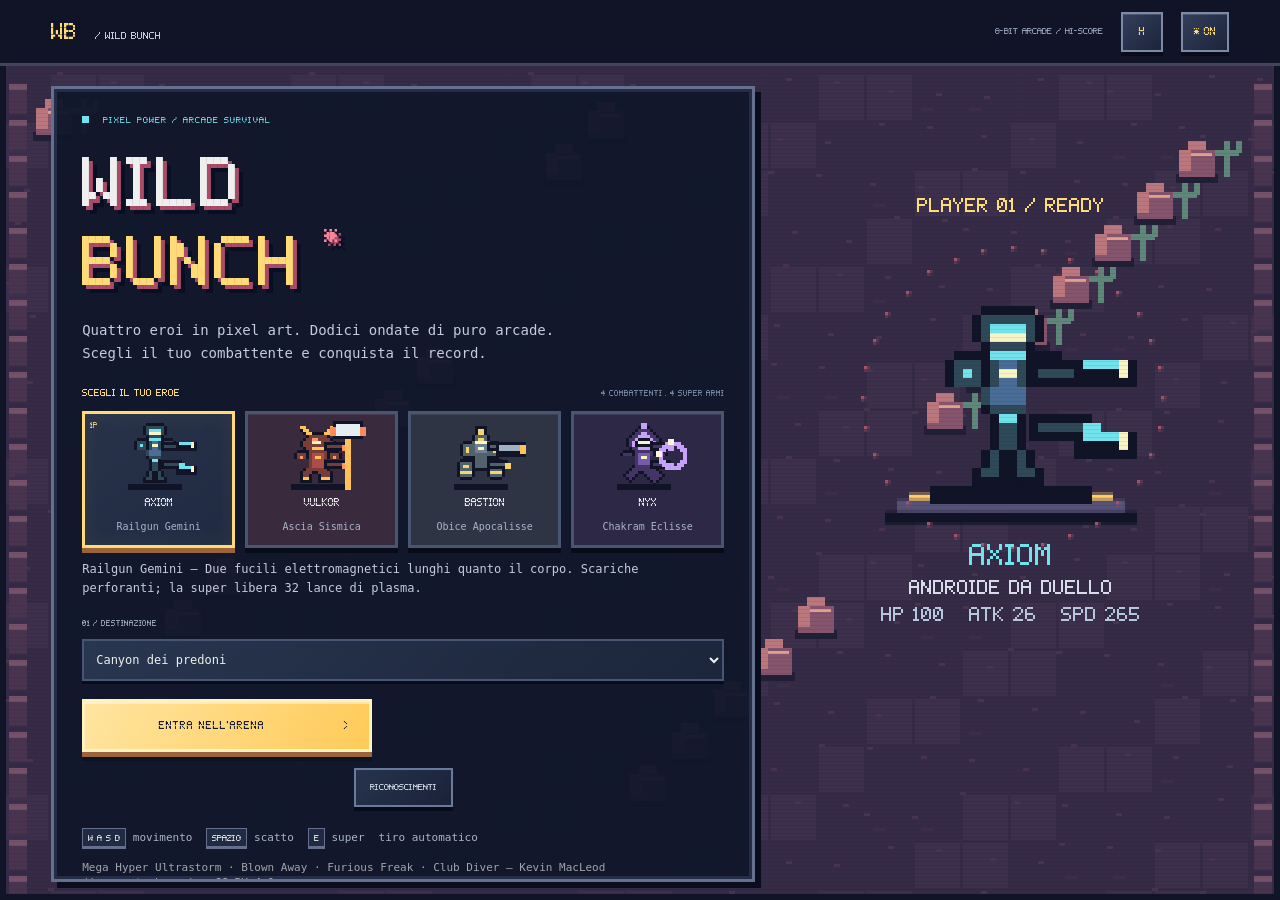
==== index.html @ e3e36c6d "Pubblica Wild Bunch con audio e crediti" ====
<!doctype html>
<html lang="it">
<head>
  <meta charset="utf-8"><meta name="viewport" content="width=device-width,initial-scale=1">
  <title>WILD BUNCH</title><link id="gameStyle" rel="stylesheet" href="style.css">
  <script>document.getElementById('gameStyle').href='style.css?v='+Date.now();</script>
</head>
<body>
  <canvas id="game" aria-label="Arena di Wild Bunch"></canvas>
  <canvas id="gameText" aria-hidden="true"></canvas>
  <div id="vignette"></div>
  <header><a class="wordmark" href=".">WB<span> / WILD BUNCH</span></a><div class="top-right"><span id="status">8-BIT ARCADE / HI-SCORE</span><button id="pauseButton" title="Pausa (Esc)" aria-label="Metti in pausa">Ⅱ</button><button id="muteButton" title="Audio" aria-label="Attiva o disattiva audio">♪ ON</button></div></header>
  <section id="menu" class="screen">
    <div class="eyebrow"><i></i> PIXEL POWER / ARCADE SURVIVAL</div>
    <h1>WILD<br><span>BUNCH</span><b>★</b></h1>
    <p class="intro">Quattro eroi in pixel art. Dodici ondate di puro arcade.<br>Scegli il tuo combattente e conquista il record.</p>
    <div class="roster-label">SCEGLI IL TUO EROE <span>4 COMBATTENTI · 4 SUPER ARMI</span></div><div id="roster" role="group" aria-label="Scegli un personaggio"></div><p id="heroDetails" aria-live="polite"></p>
    <div class="config"><label>01 / DESTINAZIONE<select id="arenaSelect"><option value="0">Canyon dei predoni</option><option value="1">Bosco dei funghi</option><option value="2">Forgia abbandonata</option></select></label></div>
    <button id="startButton" class="primary">ENTRA NELL’ARENA <span>↗</span></button>
    <button id="creditsButton" class="secondary credits-button" aria-haspopup="dialog" aria-controls="creditsDialog">RICONOSCIMENTI</button>
    <div class="controls"><span><kbd>W A S D</kbd> movimento</span><span><kbd>SPAZIO</kbd> scatto</span><span><kbd>E</kbd> super</span><span>tiro automatico</span></div>
    <p class="music-credit" style="font-size:11px;opacity:.65">Mega Hyper Ultrastorm · Blown Away · Furious Freak · Club Diver — Kevin MacLeod (incompetech.com) · <a href="https://creativecommons.org/licenses/by/4.0/" target="_blank" rel="noopener" style="color:inherit">CC BY 4.0</a></p><div class="best">RECORD LOCALE <strong id="best">000000</strong><span>12 ONDATE / 3 BOSS / NESSUNA SECONDA POSSIBILITÀ</span></div>
  </section>
  <section id="hud" hidden>
    <div class="hud-left"><div class="eyebrow" id="arenaName"></div><div class="health-label">INTEGRITÀ <strong id="healthText"></strong></div><div class="bar health"><i id="healthBar"></i></div><div class="health-label">LIVELLO <strong id="levelText">1</strong></div><div class="bar xp"><i id="xpBar"></i></div></div>
    <div class="wave-panel"><div id="waveText">ONDATA 01</div><strong id="timer">00:30</strong><small id="enemyCount"></small></div>
    <div class="score-panel"><small>PUNTEGGIO</small><strong id="score">000000</strong><div id="combo"></div></div>
    <div class="abilities"><button id="dashButton" type="button"><kbd>SPAZIO</kbd><span>SCATTO</span><strong id="dashText">PRONTO</strong></button><button id="novaButton" type="button"><kbd>E</kbd><span>SUPER COLPO</span><strong id="novaText">PRONTO</strong></button></div>
    <div id="bossHud" hidden><div class="boss-panel"><div id="bossName"></div><div class="boss-health"><i id="bossHealth"></i></div></div></div>
    <div id="announcement"></div><div class="bottom-note">WASD / FRECCE · MUOVITI &nbsp; | &nbsp; ESC · PAUSA</div>
  </section>
  <section id="overlay" class="modal-wrap" hidden><div class="modal" role="dialog" aria-modal="true" aria-labelledby="modalTitle"><div class="eyebrow" id="modalEyebrow"></div><h2 id="modalTitle"></h2><p id="modalDescription"></p><div id="choices"></div><div id="rarityLegend" class="rarity-legend"></div><button id="continueButton" class="primary" hidden>CONTINUA ↗</button><button id="homeButton" class="secondary">TORNA AL MENU</button></div></section>
  <dialog id="creditsDialog" aria-labelledby="creditsTitle">
    <div class="credits-heading"><div><div class="eyebrow">WILD BUNCH / I CREDITI</div><h2 id="creditsTitle">RICONOSCIMENTI</h2></div><button id="closeCreditsButton" class="secondary" aria-label="Chiudi i riconoscimenti" autofocus>CHIUDI ×</button></div>
    <section class="creator-credit"><span>IDEAZIONE E CREAZIONE</span><p>Lerriccio</p><small>Assistenza allo sviluppo: Codex, assistente AI di OpenAI.</small></section>
    <section><h3>Musiche</h3><p>Composizioni e registrazioni di <a href="https://incompetech.com/" target="_blank" rel="noopener">Kevin MacLeod (incompetech.com)</a>.</p>
      <ul class="music-titles">
        <li><a href="https://incompetech.com/music/royalty-free/index.html?isrc=USUAN1700003" target="_blank" rel="noopener">Mega Hyper Ultrastorm</a> · playlist della partita</li>
        <li><a href="https://incompetech.com/music/royalty-free/index.html?isrc=USUAN1200100" target="_blank" rel="noopener">Blown Away</a> · playlist della partita</li>
        <li><a href="https://incompetech.com/music/royalty-free/index.html?isrc=USUAN1600021" target="_blank" rel="noopener">Furious Freak</a> · playlist della partita</li>
        <li><a href="https://incompetech.com/music/royalty-free/index.html?isrc=USUAN1200020" target="_blank" rel="noopener">Club Diver</a> · musica del menu</li>
      </ul>
      <p>Licensed under Creative Commons: By Attribution 4.0 License — <a href="https://creativecommons.org/licenses/by/4.0/" target="_blank" rel="noopener">CC BY 4.0</a>.</p><p>Brani utilizzati senza modifiche alle registrazioni; la riproduzione regola il volume e gestisce ripetizioni e pause.</p>
    </section>
    <section><h3>Effetti sonori</h3><p><a href="https://kenney.nl/assets/sci-fi-sounds" target="_blank" rel="noopener">Sci-fi Sounds — Kenney</a> (2020), <a href="https://creativecommons.org/publicdomain/zero/1.0/" target="_blank" rel="noopener">CC0 1.0</a>.</p><p>Laser, impatti, scatti, esplosioni e segnali di gioco. Riproduzione con regolazione del volume e leggere variazioni di intonazione.</p></section>
    <section><h3>Grafica e caratteri</h3><p>Grafica e animazioni pixel art disegnate nel codice del gioco. Font locale Arcade Pixel, generato per il progetto e distribuito in CC0.</p></section>
    <p class="credits-thanks">Grazie a chi gioca a WILD BUNCH.</p>
  </dialog>
  <script>const gameScript=document.createElement('script');gameScript.src='game.js?v='+Date.now();document.body.appendChild(gameScript);</script>
</body></html>
---- style.css ----
@font-face{font-family:'Arcade Pixel';src:url('assets/arcade-pixel.ttf') format('truetype');font-display:swap}
#gameText{position:fixed;inset:0;z-index:3;pointer-events:none}
#bossHud{position:absolute;bottom:122px;left:0;right:0;display:flex;justify-content:center}
.boss-panel{width:min(480px,92%);padding:10px;background:#101426;border:2px solid #38415a;text-align:center}
#bossName{font:14px/1.6 var(--pixel);overflow-wrap:anywhere;margin-bottom:8px}
.boss-health{height:10px;background:#38415a}
.boss-health i{display:block;height:100%;background:currentColor}
@media(max-width:850px){#bossName{font-size:10px}}
:root{color-scheme:dark;--lime:#ffdb77;--cyan:#72e3ed;--ink:#101426;--muted:#a0acc5;--pixel:'Arcade Pixel',monospace}
*{box-sizing:border-box}body{margin:0;background:var(--ink);color:#edf0ee;font:13px/1.6 var(--pixel);overflow:hidden}button,select{font:inherit}button{cursor:pointer}button,select{border-radius:0}button:focus-visible,select:focus-visible,a:focus-visible{outline:3px solid var(--cyan);outline-offset:5px}[hidden]{display:none!important}
#game,#vignette{position:fixed;inset:0}#game{image-rendering:pixelated;image-rendering:crisp-edges}#vignette{pointer-events:none;width:100%;height:100%;z-index:2;background:repeating-linear-gradient(0deg,#080d1814 0 1px,transparent 1px 4px);border:6px solid #101426}
header{position:fixed;top:0;left:0;right:0;z-index:5;height:66px;padding:0 4%;display:flex;align-items:center;justify-content:space-between;background:#101426;border-bottom:3px solid #42435f}.wordmark{color:var(--lime);text-decoration:none;font-size:22px}.wordmark span{font-size:10px;color:#c6ccdc;margin-left:14px}.top-right{display:flex;align-items:center;gap:18px;font-size:9px;color:#a0acc5}.top-right button{font-size:11px;padding:8px 11px;background:#252c44;border:2px solid #65708b;color:var(--lime);box-shadow:3px 3px #080c18}
.screen{position:absolute;z-index:3;top:86px;left:4%;width:55%;max-width:760px;max-height:calc(100dvh - 104px);overflow:auto;padding:24px 28px;background:#11172bf5;border:3px solid #64708d;box-shadow:6px 6px 0 #090d1e, inset 0 0 0 3px #242d47;scrollbar-width:thin;scrollbar-color:#64708d #11172b}.eyebrow{font-size:9px;letter-spacing:1px;color:var(--cyan)}.eyebrow i{display:inline-block;width:7px;height:7px;background:var(--cyan);margin-right:9px}
h1{font-family:var(--pixel);font-size:clamp(42px,5.4vw,78px);font-weight:400;line-height:1.14;letter-spacing:2px;margin:16px 0;text-shadow:4px 4px #aa4c67,8px 8px #080f24}h1 span{color:var(--lime)}h1 b{font-size:26px;margin-left:22px;color:#f5879b;vertical-align:top;font-weight:400}.intro{font-family:monospace;font-size:14px;line-height:1.65;color:#c6ccdc;margin:18px 0}.roster-label{font-size:10px;color:var(--lime);margin:20px 0 10px}.roster-label span{float:right;color:#8292b1;font-size:8px;line-height:2}
#roster{display:grid;grid-template-columns:repeat(4,1fr);gap:10px}.hero-card{min-width:0;position:relative;background:#202b43;border:3px solid #485673;color:#edf0ee;padding:0 4px 10px;box-shadow:3px 3px #090d1e}.hero-card:nth-child(2){background:#392a3e}.hero-card:nth-child(3){background:#2e3444}.hero-card:nth-child(4){background:#2e2847}.hero-card:hover{border-color:var(--cyan)}.hero-card[aria-pressed=true]{border-color:var(--lime);box-shadow:3px 3px #aa7955}.hero-card[aria-pressed=true]:before{content:'1P';position:absolute;top:5px;left:5px;color:var(--lime);font-size:8px}.hero-card canvas{position:static;display:block;width:104px;max-width:100%;height:80px;margin:0 auto;object-fit:contain;image-rendering:pixelated}.hero-card b{display:block;font-size:11px;font-weight:400}.hero-card small{display:block;font-family:monospace;font-size:10px;color:#a8b4cb;margin-top:7px}#heroDetails{font:12px/1.6 monospace;color:#c6ccdc;min-height:39px;margin:12px 0}
.config{display:flex;gap:14px;margin:18px 0}label{flex:1;min-width:0;font-size:8px;color:#a8b4cb}select{display:block;width:100%;margin-top:9px;padding:11px 8px;background:#202b43;color:#edf0ee;border:2px solid #485673;font-family:monospace;font-size:12px}.primary{background:var(--lime);color:#151a2a;border:3px solid #fff0b6;box-shadow:4px 4px #aa7955;padding:15px 20px;min-width:290px;font-size:11px}.primary:hover{background:#fff0b6;transform:translateY(-2px)}.primary:active{transform:translate(3px,3px);box-shadow:1px 1px #aa7955}.primary span{float:right;margin-left:25px}.controls{display:flex;gap:14px;align-items:center;flex-wrap:wrap;font:11px monospace;color:#a8b4cb;margin-top:24px}kbd{font:9px var(--pixel);padding:4px 5px;border:1px solid #64708d;border-bottom:3px solid #64708d;color:#edf0ee;background:#202b43}.music-credit{font-family:monospace;line-height:1.4;margin-top:16px}.best{margin-top:18px;padding-top:14px;border-top:2px dashed #485673;font-size:8px;color:#a8b4cb}.best strong{font-size:13px;color:var(--lime);margin-left:14px;font-weight:400}.best>span{display:block;margin-top:9px;font-size:7px;color:#8292b1}
#hud{position:fixed;inset:0;z-index:3;pointer-events:none}.hud-left{position:absolute;top:90px;left:4%;width:240px}.health-label{display:flex;justify-content:space-between;margin-top:16px;font-size:9px;color:#c6ccdc}.health-label strong{font-weight:400;color:#edf0ee}.bar{height:12px;border:2px solid #64708d;padding:2px;background:#101426;margin-top:7px}.bar i{display:block;height:100%;background:var(--lime)}.xp i{background:var(--cyan)}.wave-panel{position:absolute;left:50%;top:88px;transform:translateX(-50%);text-align:center;background:#101426db;padding:8px 16px;border-bottom:3px solid #64708d}.wave-panel>div{color:var(--lime);font-size:10px}.wave-panel strong{display:block;font-size:30px;line-height:1.5;font-weight:400}.wave-panel small{font-size:8px;color:#c6ccdc}.score-panel{position:absolute;top:93px;right:4%;text-align:right}.score-panel small{font-size:9px;color:#c6ccdc}.score-panel>strong{display:block;font-size:25px;font-weight:400;color:var(--lime)}#combo{font-size:12px;color:var(--cyan);margin-top:12px}.abilities{position:absolute;bottom:44px;left:50%;transform:translateX(-50%);display:flex;gap:15px}.abilities>button{background:#101426ed;border:2px solid #64708d;box-shadow:3px 3px #090d1e;padding:12px;display:grid;grid-template-columns:auto 1fr;gap:7px 12px;min-width:210px}.abilities kbd{grid-row:span 2;align-self:center}.abilities span{font-size:8px;color:#c6ccdc}.abilities strong{font-size:9px;font-weight:400;color:var(--lime)}.bottom-note{position:absolute;bottom:14px;width:100%;text-align:center;color:#c6ccdc;font-size:8px}#announcement{position:absolute;top:30%;left:5%;width:90%;text-align:center;font-size:26px;line-height:1.6;color:var(--lime);text-shadow:3px 3px #101426,-3px -3px #101426}
.modal-wrap{position:fixed;z-index:4;inset:66px 0 0;display:flex;justify-content:center;align-items:center;background:#101426e8}.modal{width:min(850px,92vw);max-height:90%;overflow:auto;padding:32px;text-align:center;border:3px solid #64708d;background:#151e34;box-shadow:7px 7px #080c18}.modal h2{font-size:30px;line-height:1.5;font-weight:400;color:var(--lime);margin:16px 0}.modal p{font:14px/1.8 monospace;color:#c6ccdc}.secondary{display:block;margin:24px auto 0;background:transparent;color:#a8b4cb;border:2px solid #485673;padding:11px 15px;font-size:9px}.secondary:hover{border-color:var(--cyan);color:var(--cyan)}#choices{display:flex;gap:12px;margin:24px 0}.upgrade{flex:1;padding:20px 15px;min-height:190px;text-align:left;background:#202b43;border:3px solid #485673;color:#edf0ee}.upgrade:hover{border-color:var(--lime);background:#2b3751}.upgrade .icon{display:block;font:28px monospace;color:var(--lime);margin-bottom:20px}.upgrade b{display:block;font-size:11px;line-height:1.7;color:var(--lime);font-weight:400}.upgrade small{display:block;font:12px/1.7 monospace;color:#c6ccdc;margin-top:12px}
@media(min-width:851px) and (max-height:820px){.screen{padding:18px 22px}h1{font-size:52px;margin:10px 0}.intro{margin:12px 0}.roster-label{margin-top:14px}.hero-card canvas{height:64px}.config{margin:14px 0}.controls{margin-top:18px}.best{margin-top:12px}}
@media(max-width:850px){body{overflow:auto}header{height:60px}.wordmark span,#status{display:none}.top-right{gap:10px}.screen{position:relative;left:auto;top:auto;width:auto;max-width:650px;margin:82px auto 28px;max-height:none;padding:20px 16px}h1{font-size:52px}.screen{margin-left:4%;margin-right:4%}.roster-label span{display:none}.hero-card canvas{height:64px}.hero-card b{font-size:9px}.hero-card small{font-size:9px}.config{gap:9px}label{font-size:7px}.primary{min-width:0;width:100%;font-size:10px}.best>span{line-height:1.8}.hud-left{width:135px;top:82px}.hud-left .eyebrow{font-size:7px;max-width:180px}.score-panel{top:80px}.score-panel>strong{font-size:19px}.wave-panel{top:197px;padding:5px 10px}.wave-panel strong{font-size:23px}.wave-panel>div{font-size:8px}.abilities{gap:8px;bottom:44px;width:92%;justify-content:center}.abilities>button{min-width:0;flex:1;padding:9px;gap:6px;font-size:8px}.abilities span{font-size:7px}.abilities kbd{font-size:7px}.bottom-note{font-size:6px}#announcement{font-size:17px;top:40%}.modal-wrap{inset:60px 0 0}.modal{padding:18px}.modal h2{font-size:20px}#choices{flex-direction:column}.upgrade{min-height:0}.upgrade .icon{float:left;margin-right:16px;margin-bottom:0}.upgrade b{font-size:10px}}
@media(prefers-reduced-motion:reduce){.primary:hover{transform:none}}
.credits-button{display:block;margin-top:16px;padding:10px 14px;font-size:9px}
#creditsDialog{color:#edf0ee;background:#151d32;border:3px solid var(--cyan);box-shadow:7px 7px #080c18;width:min(720px,calc(100% - 28px));max-height:calc(100dvh - 40px);padding:26px;overflow:auto;font:15px/1.65 system-ui,sans-serif}
#creditsDialog::backdrop{background:#050913d9}
.credits-heading{display:flex;justify-content:space-between;align-items:flex-start;gap:16px;border-bottom:2px dashed #485673;padding-bottom:18px}
#creditsDialog h2{font:clamp(12px,3.1vw,19px)/1.7 var(--pixel);color:var(--lime);margin:12px 0 0}
#creditsDialog h3{font:11px/1.8 var(--pixel);color:var(--cyan);margin:0 0 12px}
#creditsDialog .eyebrow{font:8px/1.8 var(--pixel)}
#closeCreditsButton{font:9px/1.6 var(--pixel);padding:10px;flex-shrink:0}
#creditsDialog section{padding:22px 0;border-bottom:1px solid #3c4864}
#creditsDialog p{margin:8px 0}#creditsDialog a{color:#9cecff;text-underline-offset:3px;overflow-wrap:anywhere}
.creator-credit>span{font:9px/1.8 var(--pixel);color:#b5bfd5}.creator-credit>p{font:clamp(24px,6vw,36px)/1.7 var(--pixel);color:var(--lime)}.creator-credit small{font-size:14px;color:#b5bfd5}
.music-titles{padding-left:22px}.music-titles li{margin:9px 0}.credits-thanks{padding-top:14px;color:#b5bfd5}
@media(max-width:500px){#creditsDialog{padding:18px}.credits-heading{flex-direction:column}#closeCreditsButton{align-self:flex-end}}

/* Forged arcade controls and collectible power cards. */
button{transition:transform .15s,background .15s,border-color .15s,box-shadow .15s;touch-action:manipulation}
button:not(:disabled):hover{filter:brightness(1.12)}
button:not(:disabled):active{transform:translate(2px,3px);box-shadow:0 1px 0 #080c18}
.top-right button{min-height:40px;min-width:42px;background:linear-gradient(135deg,#343f5c,#1c243a);border-color:#7c8aaa;box-shadow:0 4px #080c18,inset 0 1px #ffffff26}
.top-right button:hover{border-color:var(--cyan);transform:translateY(-2px)}
.primary{position:relative;background:linear-gradient(120deg,#ffe5a0,#ffca58);border-color:#fff2c1;box-shadow:0 5px #9b633a,0 9px #080c1870,inset 0 2px #ffffff70;letter-spacing:1px}
.secondary{background:linear-gradient(135deg,#27334d,#1a2239);box-shadow:0 4px #080c18;border-color:#6a7a9b;color:#d7e1f2}
.hero-card{background-image:linear-gradient(145deg,#ffffff09,transparent);box-shadow:0 5px #080c18,inset 0 1px #ffffff15}
.hero-card:hover{transform:translateY(-3px);box-shadow:0 8px #080c18}
.hero-card[aria-pressed=true]{box-shadow:0 5px #9b633a,inset 0 0 20px #ffdb7710}
select{background:linear-gradient(135deg,#29364f,#1b253b);box-shadow:0 3px #080c18}
.abilities>button{pointer-events:auto;text-align:left;color:#edf0ee;font-family:var(--pixel);background:linear-gradient(135deg,#263650f5,#141c31f5);border-color:#72e3ed;box-shadow:0 4px #080c18,inset 0 0 15px #72e3ed12}
.abilities>button:disabled{cursor:default;border-color:#485673;background:#141c31ed;box-shadow:0 3px #080c18}
.abilities>button:not(:disabled):hover{transform:translateY(-3px);border-color:#ffdb77}
.modal-wrap{background:#080d20ce;backdrop-filter:blur(3px)}
.upgrade-mode .modal{width:min(1080px,94vw);padding:28px 30px 22px;background:radial-gradient(ellipse at 50% 0,#2c3353 0,transparent 65%),#121a2e;border-color:#7a88ac;box-shadow:0 0 0 6px #0a1021,0 20px 80px #0008,inset 0 0 0 2px #ffffff09}
.upgrade-mode .modal h2{font-size:clamp(20px,2.3vw,30px);margin:14px 0 10px;line-height:1.5}
.upgrade-mode .modal p{margin:0;font-size:13px}
.upgrade-mode #choices{display:grid;grid-template-columns:repeat(3,minmax(0,1fr));gap:18px;margin:26px 0 20px}
.rarity-common{--rarity:#b2c4d8;--rarity-rgb:178,196,216}
.rarity-rare{--rarity:#65c6ff;--rarity-rgb:101,198,255}
.rarity-epic{--rarity:#cf91ff;--rarity-rgb:207,145,255}
.rarity-legendary{--rarity:#ffcf69;--rarity-rgb:255,207,105}
.upgrade{position:relative;isolation:isolate;display:flex;flex-direction:column;min-width:0;min-height:352px;padding:16px 18px 0;background:linear-gradient(155deg,rgba(var(--rarity-rgb),.17),transparent 65%),#192339;border:2px solid var(--rarity);color:#edf0ee;box-shadow:0 6px #080d1b,inset 0 0 0 3px #0e1727;animation:card-arrive .3s both;animation-delay:calc(var(--card-index)*.07s)}
.upgrade:before{content:'';position:absolute;inset:6px;z-index:-1;pointer-events:none;border-top:1px solid rgba(var(--rarity-rgb),.3);background:repeating-linear-gradient(135deg,transparent 0 12px,#ffffff02 12px 13px)}
.upgrade:hover,.upgrade:focus-visible{transform:translateY(-7px);border-color:var(--rarity);background:linear-gradient(155deg,rgba(var(--rarity-rgb),.27),transparent 85%),#1c2941;box-shadow:0 12px #080d1b,0 0 28px rgba(var(--rarity-rgb),.18);filter:none!important}
.card-top{display:flex;justify-content:space-between;align-items:center;gap:6px;font:9px/1.5 monospace;letter-spacing:1px;color:var(--rarity)}
.rarity-badge{font-weight:bold}.card-number{opacity:.5;font-size:12px}
.card-art{display:grid;place-items:center;height:92px;margin:10px 0 14px;background:radial-gradient(ellipse,rgba(var(--rarity-rgb),.15),transparent 70%)}
.upgrade .icon{display:grid;place-items:center;float:none;width:64px;height:64px;margin:0;transform:rotate(-6deg);border:2px solid var(--rarity);background:rgba(var(--rarity-rgb),.08);box-shadow:5px 5px #080d1b,0 0 20px rgba(var(--rarity-rgb),.15);font:38px/1 monospace;color:var(--rarity)}
.card-tag{font:9px/1.5 monospace;letter-spacing:2px;color:var(--rarity);margin-bottom:7px}
.upgrade b{font:14px/1.6 var(--pixel);color:#f3f4fc;overflow-wrap:anywhere}
.rank-label{display:block;width:fit-content;font:bold 10px/1.5 monospace;color:var(--rarity);border:1px solid rgba(var(--rarity-rgb),.4);background:rgba(var(--rarity-rgb),.08);padding:5px 7px;margin-top:12px}
.upgrade small{font:13px/1.65 monospace;color:#cdd7e9;margin:13px 0 20px}
.card-action{margin-top:auto;border-top:1px solid rgba(var(--rarity-rgb),.35);padding:13px 0;color:var(--rarity);font:10px/1.6 var(--pixel);display:flex;justify-content:space-between;gap:8px}
.rarity-legend{display:none;justify-content:center;gap:12px 24px;flex-wrap:wrap;border-top:1px solid #485673;padding-top:16px;font:10px/1.6 monospace;letter-spacing:1px}
.upgrade-mode .rarity-legend{display:flex}.rarity-legend span{color:var(--rarity)}.rarity-legend b{color:#e7eaf4;margin-left:4px}
@keyframes card-arrive{from{opacity:0;transform:translateY(14px)}to{opacity:1;transform:translateY(0)}}
@media(max-width:650px){
 .upgrade-mode .modal{padding:18px 14px;max-height:94%}.upgrade-mode .modal h2{font-size:19px}.upgrade-mode .modal p{font-size:12px}
 .upgrade-mode #choices{grid-template-columns:1fr;gap:12px;margin:18px 0}
 .upgrade{display:grid;grid-template-columns:52px 1fr;column-gap:12px;min-height:0;padding:12px 14px 0}
 .card-top{grid-column:1/-1}.card-art{grid-column:1;grid-row:2/6;height:auto;margin:10px 0}.upgrade .icon{width:44px;height:44px;font-size:27px;box-shadow:3px 3px #080d1b}
 .card-tag{grid-column:2;margin:9px 0 3px;font-size:8px}.upgrade b{grid-column:2;font-size:12px}.rank-label{grid-column:2;margin-top:5px;font-size:9px;padding:3px 5px}
 .upgrade small{grid-column:2;font-size:12px;margin:7px 0 12px}.card-action{grid-column:1/-1;font-size:9px;padding:9px 0}.rarity-legend{gap:6px 14px;font-size:9px}
}
@media(prefers-reduced-motion:reduce){button{transition:none}.upgrade{animation:none}.upgrade:hover,.hero-card:hover,.top-right button:hover,.abilities>button:not(:disabled):hover{transform:none}}
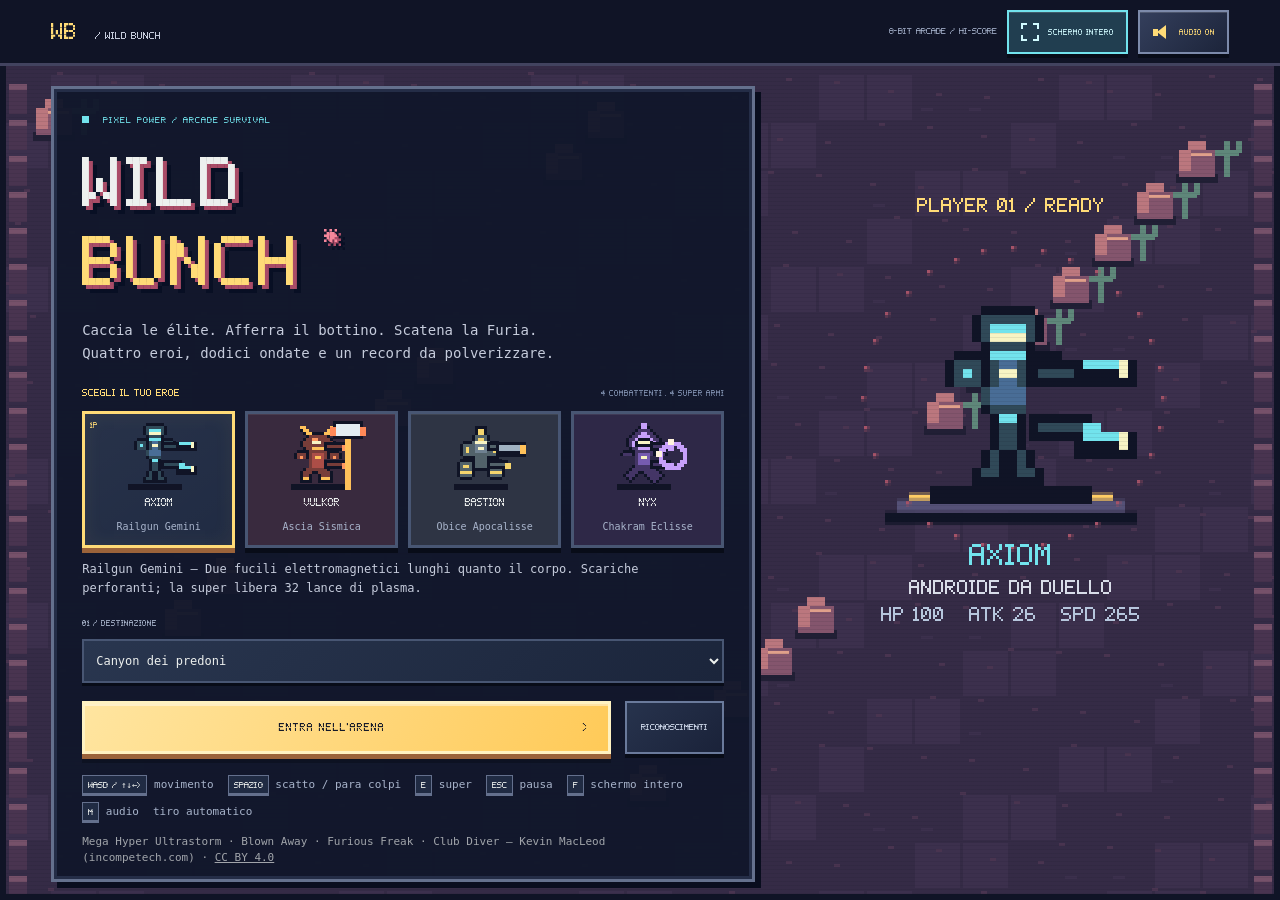
==== commit 9d04ed49: "Aggiungi controlli touch, Furia, bottini e ondate speciali" ====
--- a/index.html
+++ b/index.html
@@ -1,7 +1,7 @@
 <!doctype html>
 <html lang="it">
 <head>
-  <meta charset="utf-8"><meta name="viewport" content="width=device-width,initial-scale=1">
+  <meta charset="utf-8"><meta name="viewport" content="width=device-width,initial-scale=1,viewport-fit=cover">
   <title>WILD BUNCH</title><link id="gameStyle" rel="stylesheet" href="style.css">
   <script>document.getElementById('gameStyle').href='style.css?v='+Date.now();</script>
 </head>
@@ -9,24 +9,28 @@
   <canvas id="game" aria-label="Arena di Wild Bunch"></canvas>
   <canvas id="gameText" aria-hidden="true"></canvas>
   <div id="vignette"></div>
-  <header><a class="wordmark" href=".">WB<span> / WILD BUNCH</span></a><div class="top-right"><span id="status">8-BIT ARCADE / HI-SCORE</span><button id="pauseButton" title="Pausa (Esc)" aria-label="Metti in pausa">Ⅱ</button><button id="muteButton" title="Audio" aria-label="Attiva o disattiva audio">♪ ON</button></div></header>
+  <div id="displayNotice" role="status" hidden></div>
+  <header><a class="wordmark" href="." aria-label="Wild Bunch, torna al menu">WB<span> / WILD BUNCH</span></a><div class="top-right" role="group" aria-label="Comandi di gioco"><span id="status">8-BIT ARCADE / HI-SCORE</span><button id="fullscreenButton" type="button" title="Schermo intero (F)" aria-label="Attiva schermo intero" aria-pressed="false"><span class="control-icon fullscreen-icon" aria-hidden="true"></span><span id="fullscreenLabel">SCHERMO INTERO</span></button><button id="pauseButton" type="button" title="Pausa (Esc)" aria-label="Metti in pausa" hidden><span class="control-icon pause-icon" aria-hidden="true"></span><span id="pauseLabel">PAUSA</span></button><button id="muteButton" type="button" title="Disattiva audio (M)" aria-label="Disattiva audio" aria-pressed="true"><span class="control-icon audio-icon" aria-hidden="true"></span><span id="audioLabel">AUDIO ON</span></button></div></header>
   <section id="menu" class="screen">
     <div class="eyebrow"><i></i> PIXEL POWER / ARCADE SURVIVAL</div>
     <h1>WILD<br><span>BUNCH</span><b>★</b></h1>
-    <p class="intro">Quattro eroi in pixel art. Dodici ondate di puro arcade.<br>Scegli il tuo combattente e conquista il record.</p>
+    <p class="intro">Caccia le élite. Afferra il bottino. Scatena la Furia.<br>Quattro eroi, dodici ondate e un record da polverizzare.</p>
     <div class="roster-label">SCEGLI IL TUO EROE <span>4 COMBATTENTI · 4 SUPER ARMI</span></div><div id="roster" role="group" aria-label="Scegli un personaggio"></div><p id="heroDetails" aria-live="polite"></p>
     <div class="config"><label>01 / DESTINAZIONE<select id="arenaSelect"><option value="0">Canyon dei predoni</option><option value="1">Bosco dei funghi</option><option value="2">Forgia abbandonata</option></select></label></div>
-    <button id="startButton" class="primary">ENTRA NELL’ARENA <span>↗</span></button>
-    <button id="creditsButton" class="secondary credits-button" aria-haspopup="dialog" aria-controls="creditsDialog">RICONOSCIMENTI</button>
-    <div class="controls"><span><kbd>W A S D</kbd> movimento</span><span><kbd>SPAZIO</kbd> scatto</span><span><kbd>E</kbd> super</span><span>tiro automatico</span></div>
+    <div class="menu-actions"><button id="startButton" class="primary">ENTRA NELL’ARENA <span aria-hidden="true">↗</span></button>
+    <button id="creditsButton" class="secondary credits-button" aria-haspopup="dialog" aria-controls="creditsDialog">RICONOSCIMENTI</button></div>
+    <div class="controls"><span><kbd>WASD / ↑↓←→</kbd> movimento</span><span><kbd>SPAZIO</kbd> scatto / para colpi</span><span><kbd>E</kbd> super</span><span><kbd>ESC</kbd> pausa</span><span><kbd>F</kbd> schermo intero</span><span><kbd>M</kbd> audio</span><span>tiro automatico</span></div>
+    <p class="touch-help">TOUCH: joystick a sinistra · Scatto e Super a destra.<br>Per una visuale più ampia, ruota il telefono.</p>
     <p class="music-credit" style="font-size:11px;opacity:.65">Mega Hyper Ultrastorm · Blown Away · Furious Freak · Club Diver — Kevin MacLeod (incompetech.com) · <a href="https://creativecommons.org/licenses/by/4.0/" target="_blank" rel="noopener" style="color:inherit">CC BY 4.0</a></p><div class="best">RECORD LOCALE <strong id="best">000000</strong><span>12 ONDATE / 3 BOSS / NESSUNA SECONDA POSSIBILITÀ</span></div>
   </section>
   <section id="hud" hidden>
     <div class="hud-left"><div class="eyebrow" id="arenaName"></div><div class="health-label">INTEGRITÀ <strong id="healthText"></strong></div><div class="bar health"><i id="healthBar"></i></div><div class="health-label">LIVELLO <strong id="levelText">1</strong></div><div class="bar xp"><i id="xpBar"></i></div></div>
     <div class="wave-panel"><div id="waveText">ONDATA 01</div><strong id="timer">00:30</strong><small id="enemyCount"></small></div>
-    <div class="score-panel"><small>PUNTEGGIO</small><strong id="score">000000</strong><div id="combo"></div></div>
+    <div class="score-panel"><small>PUNTEGGIO</small><strong id="score">000000</strong><div id="combo"></div><div class="combo-track"><i id="comboFill"></i></div><div id="furyMeter"><span id="furyText">FURIA 0%</span><div class="fury-track"><i id="furyFill"></i></div><small id="furyHint">ELIMINA PER CARICARE</small></div></div>
+    <div class="event-panel"><strong id="eventName"></strong><span id="eventHint"></span></div>
     <div class="abilities"><button id="dashButton" type="button"><kbd>SPAZIO</kbd><span>SCATTO</span><strong id="dashText">PRONTO</strong></button><button id="novaButton" type="button"><kbd>E</kbd><span>SUPER COLPO</span><strong id="novaText">PRONTO</strong></button></div>
     <div id="bossHud" hidden><div class="boss-panel"><div id="bossName"></div><div class="boss-health"><i id="bossHealth"></i></div></div></div>
+    <div id="joystick" role="group" aria-label="Joystick touch: trascina per muoverti"><span id="joystickKnob"></span></div>
     <div id="announcement"></div><div class="bottom-note">WASD / FRECCE · MUOVITI &nbsp; | &nbsp; ESC · PAUSA</div>
   </section>
   <section id="overlay" class="modal-wrap" hidden><div class="modal" role="dialog" aria-modal="true" aria-labelledby="modalTitle"><div class="eyebrow" id="modalEyebrow"></div><h2 id="modalTitle"></h2><p id="modalDescription"></p><div id="choices"></div><div id="rarityLegend" class="rarity-legend"></div><button id="continueButton" class="primary" hidden>CONTINUA ↗</button><button id="homeButton" class="secondary">TORNA AL MENU</button></div></section>
--- a/style.css
+++ b/style.css
@@ -81,3 +81,115 @@
  .upgrade small{grid-column:2;font-size:12px;margin:7px 0 12px}.card-action{grid-column:1/-1;font-size:9px;padding:9px 0}.rarity-legend{gap:6px 14px;font-size:9px}
 }
 @media(prefers-reduced-motion:reduce){button{transition:none}.upgrade{animation:none}.upgrade:hover,.hero-card:hover,.top-right button:hover,.abilities>button:not(:disabled):hover{transform:none}}
+
+/* Combat goals stay beside the score so the arena remains readable. */
+.combo-track{height:3px;margin-top:6px;background:#28334a}.combo-track i{display:block;height:100%;background:var(--cyan)}
+#furyMeter{margin-top:14px;padding:9px 10px;background:#101426e8;border:2px solid #967448;min-width:150px;text-align:left}
+#furyText{font:9px/1.5 var(--pixel);color:#ffcd65}.fury-track{height:8px;background:#342c39;margin:6px 0}.fury-track i{display:block;height:100%;background:#ffcd65;transition:width .12s linear}
+#furyMeter small{font:8px/1.4 monospace;letter-spacing:.5px}#furyMeter[data-active=true]{border-color:#fff0c4;box-shadow:0 0 20px #ffcd6533}#furyMeter[data-active=true] .fury-track i{background:#fff0c4}
+.event-panel{position:absolute;bottom:120px;left:4%;max-width:240px;padding:9px 12px;border-left:3px solid #ffcd65;background:#101426dc}.event-panel strong{display:block;font:9px/1.6 var(--pixel);color:#ffcd65}.event-panel span{display:block;font:12px/1.5 monospace;color:#c6ccdc;margin-top:4px}
+@media(max-width:850px){#furyMeter{min-width:120px;padding:6px;margin-top:8px}#furyText{font-size:8px}#furyMeter small{font-size:7px}.event-panel{bottom:145px;max-width:175px;padding:6px 8px}.event-panel strong{font-size:7px}.event-panel span{font-size:10px}}
+@media(max-height:500px){.event-panel{bottom:12px;left:4%;max-width:170px}.event-panel span{display:none}#furyMeter small{display:none}#furyMeter{margin-top:6px}.score-panel #combo{margin-top:4px;font-size:9px}}
+@media(prefers-reduced-motion:reduce){.fury-track i{transition:none}}
+
+/* Touch controls, safe areas and compact landscape HUD. */
+html{height:100%;overscroll-behavior:none}
+body.in-game{overflow:hidden;overscroll-behavior:none}
+body.in-game #game{touch-action:none}
+header{padding-left:max(4%,env(safe-area-inset-left));padding-right:max(4%,env(safe-area-inset-right));padding-top:env(safe-area-inset-top);height:calc(66px + env(safe-area-inset-top))}
+.top-right button{min-width:44px;min-height:44px}
+#displayNotice{position:fixed;z-index:10;top:calc(76px + env(safe-area-inset-top));left:5%;right:5%;padding:14px;background:#202b43;border:2px solid var(--cyan);font:14px/1.5 monospace;text-align:center}
+#joystick,.touch-help{display:none}
+@media(pointer:coarse),(any-pointer:coarse){
+ .touch-help{display:block;font:13px/1.7 monospace;color:var(--cyan)}
+ .controls,.bottom-note{display:none}
+ #joystick{display:block;position:absolute;pointer-events:auto;touch-action:none;user-select:none;-webkit-user-select:none;left:max(18px,env(safe-area-inset-left));bottom:calc(22px + env(safe-area-inset-bottom));width:124px;height:124px;border-radius:50%;border:2px solid #72e3ed99;background:#10142699;box-shadow:inset 0 0 0 18px #72e3ed0a}
+ #joystickKnob{position:absolute;left:50%;top:50%;width:48px;height:48px;transform:translate(-50%,-50%);border-radius:50%;background:#72e3ed88;border:2px solid #b5faff;pointer-events:none}
+ .abilities{left:auto;right:max(16px,env(safe-area-inset-right));bottom:calc(22px + env(safe-area-inset-bottom));transform:none;width:min(46%,230px);gap:10px;flex-direction:column}
+ .abilities>button{min-width:0;min-height:56px;padding:10px;grid-template-columns:1fr;gap:4px;touch-action:none;user-select:none;-webkit-user-select:none}
+ .abilities kbd{display:none}.abilities span{font-size:7px;overflow-wrap:anywhere}.abilities strong{font-size:9px}
+ #bossHud{bottom:calc(160px + env(safe-area-inset-bottom))}
+}
+@media(max-width:850px){
+ header{height:calc(60px + env(safe-area-inset-top))}.top-right{gap:8px}
+ .screen{margin-top:calc(78px + env(safe-area-inset-top));max-width:calc(100% - 8%)}
+ .modal-wrap{top:calc(60px + env(safe-area-inset-top));padding-bottom:env(safe-area-inset-bottom)}
+ .hud-left{top:calc(76px + env(safe-area-inset-top));width:125px}.score-panel{top:calc(76px + env(safe-area-inset-top))}
+ .health-label{margin-top:8px;font-size:8px}.bar{margin-top:4px}
+ .wave-panel{top:calc(168px + env(safe-area-inset-top))}.wave-panel strong{font-size:18px}
+ #announcement{font-size:14px}
+}
+@media(max-height:500px) and (pointer:coarse){
+ .hud-left{width:155px;top:calc(70px + env(safe-area-inset-top))}.hud-left .eyebrow{font-size:6px}
+ .wave-panel{top:calc(68px + env(safe-area-inset-top));padding:3px 8px}.wave-panel strong{font-size:18px}
+ .score-panel{top:calc(70px + env(safe-area-inset-top))}.score-panel>strong{font-size:17px}
+ #joystick{width:104px;height:104px;bottom:calc(12px + env(safe-area-inset-bottom))}
+ .abilities{flex-direction:row;width:240px;bottom:calc(16px + env(safe-area-inset-bottom))}.abilities>button{flex:1}
+ #bossHud{bottom:calc(88px + env(safe-area-inset-bottom))}.boss-panel{width:38%;padding:5px}#bossName{font-size:7px;margin-bottom:4px}
+ #announcement{top:42%;font-size:13px}.modal{max-height:95%}
+}
+@media(max-width:360px){#roster{grid-template-columns:repeat(2,1fr)}.screen{padding:16px 12px}h1{font-size:44px}.top-right{gap:5px}.wordmark{font-size:18px}.top-right button{padding:7px}}
+
+/* Clear labels and predictable hit areas across menu, combat and dialogs. */
+:root{--toolbar-height:66px}
+header{height:calc(var(--toolbar-height) + env(safe-area-inset-top));gap:16px}
+.top-right{gap:10px}
+.top-right button{display:inline-flex;align-items:center;justify-content:center;gap:9px;min-height:44px;padding:10px 12px;font-size:8px;line-height:1.5;white-space:nowrap}
+#fullscreenButton{border-color:var(--cyan);color:#d1fbff;background:#213e50}
+#fullscreenButton[aria-pressed=true]{background:#31576a}
+.control-icon{display:inline-block;flex:0 0 18px;width:18px;height:18px;position:relative;pointer-events:none}
+.fullscreen-icon{background:linear-gradient(currentColor,currentColor) left top/6px 2px no-repeat,linear-gradient(currentColor,currentColor) left top/2px 6px no-repeat,linear-gradient(currentColor,currentColor) right top/6px 2px no-repeat,linear-gradient(currentColor,currentColor) right top/2px 6px no-repeat,linear-gradient(currentColor,currentColor) left bottom/6px 2px no-repeat,linear-gradient(currentColor,currentColor) left bottom/2px 6px no-repeat,linear-gradient(currentColor,currentColor) right bottom/6px 2px no-repeat,linear-gradient(currentColor,currentColor) right bottom/2px 6px no-repeat}
+.pause-icon:before,.pause-icon:after{content:'';position:absolute;top:2px;bottom:2px;width:5px;background:currentColor}.pause-icon:before{left:2px}.pause-icon:after{right:2px}
+#pauseButton[aria-pressed=true] .pause-icon:before{background:none;border-left:13px solid currentColor;border-top:8px solid transparent;border-bottom:8px solid transparent;top:1px;bottom:auto;width:0;height:0}
+#pauseButton[aria-pressed=true] .pause-icon:after{display:none}
+.audio-icon:before{content:'';position:absolute;left:1px;top:6px;width:5px;height:7px;background:currentColor}
+.audio-icon:after{content:'';position:absolute;left:5px;top:2px;border-right:9px solid currentColor;border-top:7px solid transparent;border-bottom:7px solid transparent}
+#muteButton[aria-pressed=false]{color:#a0acc5;border-color:#64708d}
+#muteButton[aria-pressed=false] .audio-icon{opacity:.5}
+button:disabled{cursor:default;filter:none;opacity:.6}
+button:disabled:hover{transform:none}
+button,select{min-height:44px}
+.menu-actions{display:flex;flex-wrap:wrap;align-items:stretch;gap:14px}
+.menu-actions .primary{flex:1;min-width:250px}
+.menu-actions .credits-button{margin:0;flex:0 1 auto}
+.modal>.primary,.modal>.secondary{width:min(100%,360px);min-width:0;margin:16px auto 0;min-height:48px}
+#closeCreditsButton{margin:0;min-height:44px}
+.abilities>button{min-height:66px;max-width:100%;overflow-wrap:anywhere}
+.abilities>button:disabled strong{color:#a8b4cb}
+.screen{top:calc(var(--toolbar-height) + 20px + env(safe-area-inset-top));max-height:calc(100dvh - var(--toolbar-height) - 38px - env(safe-area-inset-top))}
+.modal-wrap{top:calc(var(--toolbar-height) + env(safe-area-inset-top))}
+@media(max-width:1100px){#status{display:none}}
+@media(max-width:850px){
+ :root{--toolbar-height:60px}
+ .screen{top:auto;margin-top:calc(var(--toolbar-height) + 18px + env(safe-area-inset-top));max-height:none}
+ .wordmark span{display:none}
+ .hud-left,.score-panel{top:calc(var(--toolbar-height) + 16px + env(safe-area-inset-top))}
+ .wave-panel{top:calc(var(--toolbar-height) + 108px + env(safe-area-inset-top))}
+}
+@media(max-width:600px){
+ :root{--toolbar-height:108px}
+ header{align-items:flex-start;padding-top:calc(6px + env(safe-area-inset-top));gap:8px}
+ .wordmark{padding-top:8px;font-size:20px}
+ .top-right{display:grid;grid-template-columns:auto auto;gap:6px;justify-content:end}
+ .top-right button{font-size:7px;padding:8px;gap:7px;min-height:44px}
+ #fullscreenButton{grid-row:2;grid-column:1/-1;width:100%}
+ #pauseButton{grid-row:1;grid-column:1}
+ #muteButton{grid-row:1;grid-column:2}
+ .menu-actions{display:grid;grid-template-columns:1fr;gap:12px}
+ .menu-actions .primary{min-width:0;width:100%;padding:15px 10px;font-size:9px}
+ .menu-actions .credits-button{width:100%}
+ .hero-card{min-height:100px}
+ .modal{padding:18px 14px}
+ .modal h2{font-size:clamp(15px,4vw,20px);overflow-wrap:anywhere}
+ .abilities{bottom:calc(30px + env(safe-area-inset-bottom))}
+ .abilities>button{min-height:64px}
+}
+@media(max-height:500px) and (min-width:601px){
+ .hud-left,.score-panel{top:calc(var(--toolbar-height) + 10px + env(safe-area-inset-top))}
+ .wave-panel{top:calc(var(--toolbar-height) + 8px + env(safe-area-inset-top))}
+ .abilities{bottom:calc(16px + env(safe-area-inset-bottom))}
+ .modal-wrap{padding:8px 0}.modal{max-height:100%;padding:14px}
+}
+@media(max-height:500px) and (min-width:601px) and (any-pointer:coarse){
+ .event-panel{left:50%;transform:translateX(-50%);bottom:12px;max-width:170px}
+}
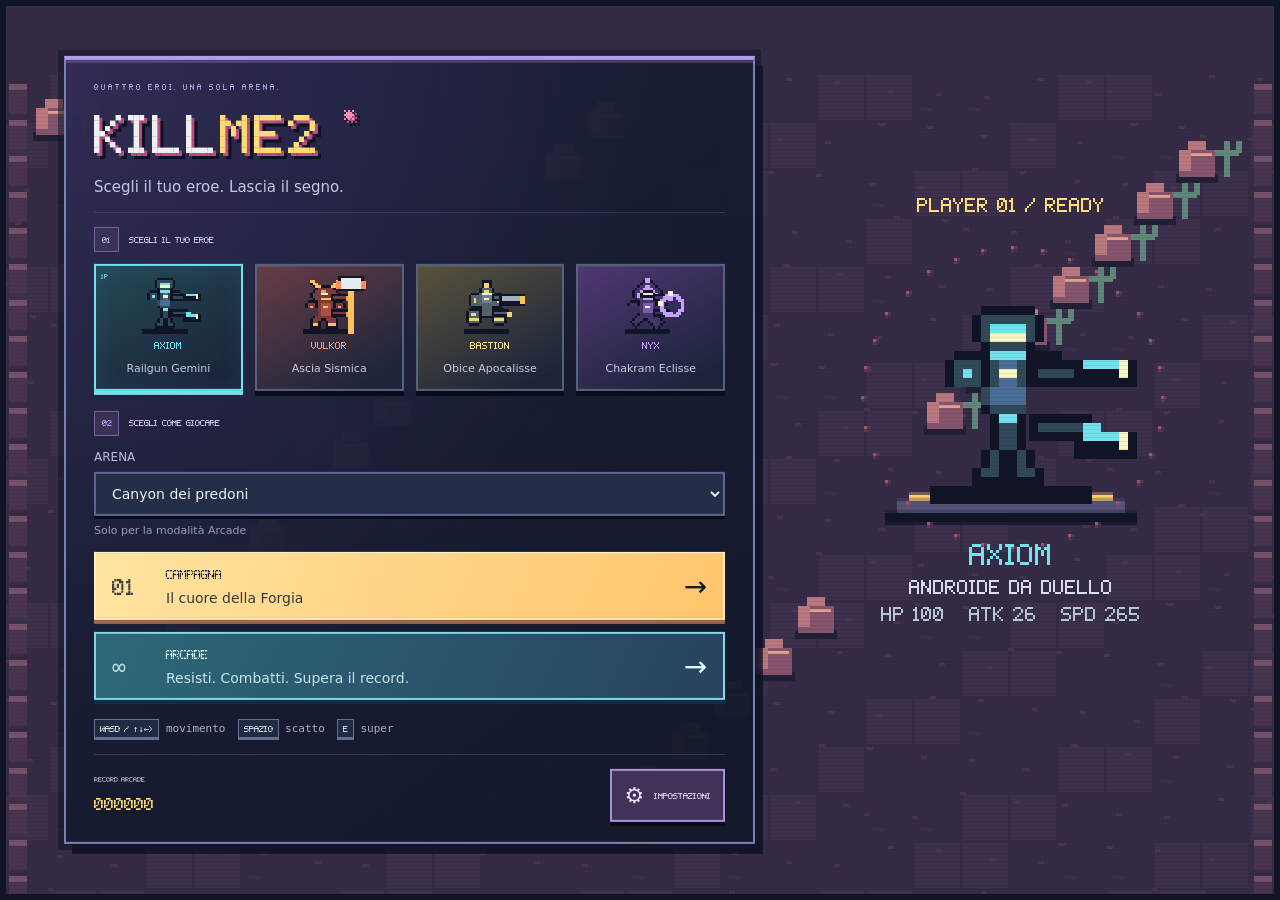
==== commit 65cde3e6: "Aggiungi campagna illustrata, impostazioni e ottimizzazioni mobile" ====
--- a/index.html
+++ b/index.html
@@ -2,40 +2,71 @@
 <html lang="it">
 <head>
   <meta charset="utf-8"><meta name="viewport" content="width=device-width,initial-scale=1,viewport-fit=cover">
-  <title>WILD BUNCH</title><link id="gameStyle" rel="stylesheet" href="style.css">
+  <title>KillMe2</title><link id="gameStyle" rel="stylesheet" href="style.css">
   <script>document.getElementById('gameStyle').href='style.css?v='+Date.now();</script>
 </head>
 <body>
-  <canvas id="game" aria-label="Arena di Wild Bunch"></canvas>
+  <canvas id="game" aria-label="Arena di KillMe2"></canvas>
   <canvas id="gameText" aria-hidden="true"></canvas>
   <div id="vignette"></div>
   <div id="displayNotice" role="status" hidden></div>
-  <header><a class="wordmark" href="." aria-label="Wild Bunch, torna al menu">WB<span> / WILD BUNCH</span></a><div class="top-right" role="group" aria-label="Comandi di gioco"><span id="status">8-BIT ARCADE / HI-SCORE</span><button id="fullscreenButton" type="button" title="Schermo intero (F)" aria-label="Attiva schermo intero" aria-pressed="false"><span class="control-icon fullscreen-icon" aria-hidden="true"></span><span id="fullscreenLabel">SCHERMO INTERO</span></button><button id="pauseButton" type="button" title="Pausa (Esc)" aria-label="Metti in pausa" hidden><span class="control-icon pause-icon" aria-hidden="true"></span><span id="pauseLabel">PAUSA</span></button><button id="muteButton" type="button" title="Disattiva audio (M)" aria-label="Disattiva audio" aria-pressed="true"><span class="control-icon audio-icon" aria-hidden="true"></span><span id="audioLabel">AUDIO ON</span></button></div></header>
+  <header><div class="top-right" role="group" aria-label="Comandi di gioco"><button id="pauseButton" type="button" title="Pausa (Esc)" aria-label="Metti in pausa" hidden><span class="control-icon pause-icon" aria-hidden="true"></span><span id="pauseLabel">PAUSA</span></button><button id="quickSettingsButton" type="button" aria-haspopup="dialog" aria-controls="settingsDialog" hidden>IMPOSTAZIONI</button></div></header>
   <section id="menu" class="screen">
-    <div class="eyebrow"><i></i> PIXEL POWER / ARCADE SURVIVAL</div>
-    <h1>WILD<br><span>BUNCH</span><b>★</b></h1>
-    <p class="intro">Caccia le élite. Afferra il bottino. Scatena la Furia.<br>Quattro eroi, dodici ondate e un record da polverizzare.</p>
-    <div class="roster-label">SCEGLI IL TUO EROE <span>4 COMBATTENTI · 4 SUPER ARMI</span></div><div id="roster" role="group" aria-label="Scegli un personaggio"></div><p id="heroDetails" aria-live="polite"></p>
-    <div class="config"><label>01 / DESTINAZIONE<select id="arenaSelect"><option value="0">Canyon dei predoni</option><option value="1">Bosco dei funghi</option><option value="2">Forgia abbandonata</option></select></label></div>
-    <div class="menu-actions"><button id="startButton" class="primary">ENTRA NELL’ARENA <span aria-hidden="true">↗</span></button>
-    <button id="creditsButton" class="secondary credits-button" aria-haspopup="dialog" aria-controls="creditsDialog">RICONOSCIMENTI</button></div>
-    <div class="controls"><span><kbd>WASD / ↑↓←→</kbd> movimento</span><span><kbd>SPAZIO</kbd> scatto / para colpi</span><span><kbd>E</kbd> super</span><span><kbd>ESC</kbd> pausa</span><span><kbd>F</kbd> schermo intero</span><span><kbd>M</kbd> audio</span><span>tiro automatico</span></div>
-    <p class="touch-help">TOUCH: joystick a sinistra · Scatto e Super a destra.<br>Per una visuale più ampia, ruota il telefono.</p>
-    <p class="music-credit" style="font-size:11px;opacity:.65">Mega Hyper Ultrastorm · Blown Away · Furious Freak · Club Diver — Kevin MacLeod (incompetech.com) · <a href="https://creativecommons.org/licenses/by/4.0/" target="_blank" rel="noopener" style="color:inherit">CC BY 4.0</a></p><div class="best">RECORD LOCALE <strong id="best">000000</strong><span>12 ONDATE / 3 BOSS / NESSUNA SECONDA POSSIBILITÀ</span></div>
+    <div class="menu-heading"><div class="eyebrow">QUATTRO EROI. UNA SOLA ARENA.</div><h1>KILL<span>ME2</span><b>★</b></h1><p>Scegli il tuo eroe. Lascia il segno.</p></div>
+    <div class="roster-label"><span class="step-number">01</span> SCEGLI IL TUO EROE</div><div id="roster" role="group" aria-label="Scegli un personaggio"></div>
+    <div class="roster-label mode-label"><span class="step-number">02</span> SCEGLI COME GIOCARE</div>
+    <div class="config"><label>ARENA<select id="arenaSelect"><option value="0">Canyon dei predoni</option><option value="1">Bosco dei funghi</option><option value="2">Forgia abbandonata</option></select></label></div>
+    <div class="menu-actions"><button id="campaignButton" class="primary"><span class="mode-icon" aria-hidden="true">01</span><span class="mode-copy"><strong>CAMPAGNA</strong><small>Il cuore della Forgia</small></span><span class="mode-arrow" aria-hidden="true">→</span></button><button id="startButton" class="secondary"><span class="mode-icon" aria-hidden="true">∞</span><span class="mode-copy"><strong>ARCADE</strong><small>Resisti. Combatti. Supera il record.</small></span><span class="mode-arrow" aria-hidden="true">→</span></button></div>
+    <div class="controls"><span><kbd>WASD / ↑↓←→</kbd> movimento</span><span><kbd>SPAZIO</kbd> scatto</span><span><kbd>E</kbd> super</span></div>
+    <div class="menu-footer"><div class="best">RECORD ARCADE <strong id="best">000000</strong></div><button id="settingsButton" class="secondary" aria-haspopup="dialog" aria-controls="settingsDialog"><span aria-hidden="true">⚙</span> IMPOSTAZIONI</button></div>
+  </section>
+  <section id="campaignMap" class="campaign-screen" hidden aria-labelledby="campaignTitle">
+    <div class="eyebrow">IL CUORE DELLA FORGIA / CAPITOLO 01</div>
+    <h2 id="campaignTitle">IL SEGNALE NELLA POLVERE</h2>
+    <p class="campaign-intro">Quattro sconosciuti. Un segnale impossibile. Una strada verso la Forgia.</p>
+    <div id="campaignHeroes" role="group" aria-label="Scegli l’eroe per la missione"></div>
+    <div class="canyon-route"><div class="route-sun" aria-hidden="true"></div><div id="missionNodes"></div></div>
+    <p id="campaignProgress" role="status"></p>
+    <div class="campaign-actions"><button id="replayIntro" class="secondary">RILEGGI IL PROLOGO</button><button id="replayEnding" class="secondary" hidden>RILEGGI IL FINALE</button><button id="mapHome" class="secondary">TORNA AL MENU</button></div>
+  </section>
+  <section id="comicScreen" class="campaign-screen comic-screen" hidden aria-labelledby="comicTitle">
+    <div class="eyebrow" id="comicCounter"></div><h2 id="comicTitle"></h2>
+    <div class="comic-page">
+      <div class="comic-picture"><canvas id="comicArt" width="384" height="256" role="img" aria-label=""></canvas><p id="comicLoadStatus" role="status" hidden>CARICAMENTO VIGNETTA…</p></div>
+      <div class="comic-caption" aria-live="polite"><strong id="comicSpeaker"></strong><p id="comicText"></p></div>
+    </div>
+    <div class="campaign-actions"><button id="comicPrevious" class="secondary">INDIETRO</button><button id="comicNext" class="primary">AVANTI</button><button id="comicSkip" class="secondary">SALTA FUMETTO</button></div>
   </section>
   <section id="hud" hidden>
     <div class="hud-left"><div class="eyebrow" id="arenaName"></div><div class="health-label">INTEGRITÀ <strong id="healthText"></strong></div><div class="bar health"><i id="healthBar"></i></div><div class="health-label">LIVELLO <strong id="levelText">1</strong></div><div class="bar xp"><i id="xpBar"></i></div></div>
     <div class="wave-panel"><div id="waveText">ONDATA 01</div><strong id="timer">00:30</strong><small id="enemyCount"></small></div>
-    <div class="score-panel"><small>PUNTEGGIO</small><strong id="score">000000</strong><div id="combo"></div><div class="combo-track"><i id="comboFill"></i></div><div id="furyMeter"><span id="furyText">FURIA 0%</span><div class="fury-track"><i id="furyFill"></i></div><small id="furyHint">ELIMINA PER CARICARE</small></div></div>
-    <div class="event-panel"><strong id="eventName"></strong><span id="eventHint"></span></div>
-    <div class="abilities"><button id="dashButton" type="button"><kbd>SPAZIO</kbd><span>SCATTO</span><strong id="dashText">PRONTO</strong></button><button id="novaButton" type="button"><kbd>E</kbd><span>SUPER COLPO</span><strong id="novaText">PRONTO</strong></button></div>
+    <div class="score-panel"><small>PUNTEGGIO</small><strong id="score">000000</strong><div id="combo"></div><div class="combo-track"><i id="comboFill"></i></div><div id="furyMeter"><span id="furyText">FURIA 0%</span><div class="fury-track"><i id="furyFill"></i></div></div></div>
+    <div class="event-panel"><strong id="eventName"></strong></div>
+    <div id="missionObjective" role="status" hidden></div>
+    <div class="abilities"><button id="dashButton" type="button"><i class="ability-icon dash-icon" aria-hidden="true"></i><kbd>SPAZIO</kbd><span>SCATTO</span><strong id="dashText">PRONTO</strong></button><button id="novaButton" type="button"><i class="ability-icon nova-icon" aria-hidden="true"></i><kbd>E</kbd><span>SUPER COLPO</span><strong id="novaText">PRONTO</strong></button></div>
     <div id="bossHud" hidden><div class="boss-panel"><div id="bossName"></div><div class="boss-health"><i id="bossHealth"></i></div></div></div>
     <div id="joystick" role="group" aria-label="Joystick touch: trascina per muoverti"><span id="joystickKnob"></span></div>
-    <div id="announcement"></div><div class="bottom-note">WASD / FRECCE · MUOVITI &nbsp; | &nbsp; ESC · PAUSA</div>
+    <div id="announcement"></div>
   </section>
-  <section id="overlay" class="modal-wrap" hidden><div class="modal" role="dialog" aria-modal="true" aria-labelledby="modalTitle"><div class="eyebrow" id="modalEyebrow"></div><h2 id="modalTitle"></h2><p id="modalDescription"></p><div id="choices"></div><div id="rarityLegend" class="rarity-legend"></div><button id="continueButton" class="primary" hidden>CONTINUA ↗</button><button id="homeButton" class="secondary">TORNA AL MENU</button></div></section>
+  <section id="overlay" class="modal-wrap" hidden><div class="modal" role="dialog" aria-modal="true" aria-labelledby="modalTitle"><div class="eyebrow" id="modalEyebrow"></div><h2 id="modalTitle"></h2><p id="modalDescription"></p><div id="choices"></div><button id="continueButton" class="primary" hidden>CONTINUA ↗</button><button id="homeButton" class="secondary">TORNA AL MENU</button></div></section>
+  <dialog id="settingsDialog" aria-labelledby="settingsTitle">
+    <div class="settings-heading"><div><div class="eyebrow">LA TUA ESPERIENZA</div><h2 id="settingsTitle">IMPOSTAZIONI</h2></div><button id="closeSettingsButton" class="secondary" aria-label="Chiudi impostazioni" autofocus>CHIUDI ×</button></div>
+    <section class="settings-section"><h3>AUDIO</h3>
+      <label class="setting-row" for="musicVolume"><span>Musica <output id="musicVolumeValue" for="musicVolume">70%</output></span><input id="musicVolume" type="range" min="0" max="100" value="70"></label>
+      <label class="setting-row" for="sfxVolume"><span>Effetti sonori <output id="sfxVolumeValue" for="sfxVolume">80%</output></span><input id="sfxVolume" type="range" min="0" max="100" value="80"></label>
+      <button id="muteButton" type="button" class="secondary" title="Disattiva audio (M)" aria-label="Disattiva audio" aria-pressed="true"><span class="control-icon audio-icon" aria-hidden="true"></span><span id="audioLabel">AUDIO ON</span></button>
+    </section>
+    <section class="settings-section"><h3>GRAFICA E SCHERMO</h3>
+      <label class="setting-row" for="graphicsQuality"><span>Effetti e particelle</span><select id="graphicsQuality"><option value="high">Alti</option><option value="low">Ridotti · più prestazioni</option></select></label>
+      <label class="setting-check"><input id="screenShake" type="checkbox" checked><span>Vibrazione dello schermo</span></label>
+      <label class="setting-check"><input id="scanlines" type="checkbox" checked><span>Filtro retro a righe</span></label>
+      <button id="fullscreenButton" type="button" class="secondary" title="Schermo intero (F)" aria-label="Attiva schermo intero" aria-pressed="false"><span class="control-icon fullscreen-icon" aria-hidden="true"></span><span id="fullscreenLabel">SCHERMO INTERO</span></button>
+    </section>
+    <section class="settings-section"><h3>COMANDI</h3><p>WASD / frecce: movimento · Spazio: scatto · E: super<br>Esc: pausa · M: audio · F: schermo intero<br>Su touch: trascina a sinistra per muoverti e usa i tasti abilità.</p></section>
+    <div class="settings-footer"><p>Le preferenze vengono salvate su questo browser.</p><button id="creditsButton" class="secondary" aria-haspopup="dialog" aria-controls="creditsDialog">RICONOSCIMENTI →</button></div>
+  </dialog>
   <dialog id="creditsDialog" aria-labelledby="creditsTitle">
-    <div class="credits-heading"><div><div class="eyebrow">WILD BUNCH / I CREDITI</div><h2 id="creditsTitle">RICONOSCIMENTI</h2></div><button id="closeCreditsButton" class="secondary" aria-label="Chiudi i riconoscimenti" autofocus>CHIUDI ×</button></div>
+    <div class="credits-heading"><div><div class="eyebrow">KillMe2 / I CREDITI</div><h2 id="creditsTitle">RICONOSCIMENTI</h2></div><button id="closeCreditsButton" class="secondary" aria-label="Chiudi i riconoscimenti" autofocus>CHIUDI ×</button></div>
     <section class="creator-credit"><span>IDEAZIONE E CREAZIONE</span><p>Lerriccio</p><small>Assistenza allo sviluppo: Codex, assistente AI di OpenAI.</small></section>
     <section><h3>Musiche</h3><p>Composizioni e registrazioni di <a href="https://incompetech.com/" target="_blank" rel="noopener">Kevin MacLeod (incompetech.com)</a>.</p>
       <ul class="music-titles">
@@ -47,8 +78,8 @@
       <p>Licensed under Creative Commons: By Attribution 4.0 License — <a href="https://creativecommons.org/licenses/by/4.0/" target="_blank" rel="noopener">CC BY 4.0</a>.</p><p>Brani utilizzati senza modifiche alle registrazioni; la riproduzione regola il volume e gestisce ripetizioni e pause.</p>
     </section>
     <section><h3>Effetti sonori</h3><p><a href="https://kenney.nl/assets/sci-fi-sounds" target="_blank" rel="noopener">Sci-fi Sounds — Kenney</a> (2020), <a href="https://creativecommons.org/publicdomain/zero/1.0/" target="_blank" rel="noopener">CC0 1.0</a>.</p><p>Laser, impatti, scatti, esplosioni e segnali di gioco. Riproduzione con regolazione del volume e leggere variazioni di intonazione.</p></section>
-    <section><h3>Grafica e caratteri</h3><p>Grafica e animazioni pixel art disegnate nel codice del gioco. Font locale Arcade Pixel, generato per il progetto e distribuito in CC0.</p></section>
-    <p class="credits-thanks">Grazie a chi gioca a WILD BUNCH.</p>
+    <section><h3>Grafica e caratteri</h3><p>Grafica e animazioni pixel art disegnate nel codice del gioco. Vignette originali della campagna create con assistenza di ImageGen. Font locale Arcade Pixel, generato per il progetto e distribuito in CC0.</p></section>
+    <p class="credits-thanks">Grazie a chi gioca a KillMe2.</p>
   </dialog>
   <script>const gameScript=document.createElement('script');gameScript.src='game.js?v='+Date.now();document.body.appendChild(gameScript);</script>
 </body></html>
--- a/style.css
+++ b/style.css
@@ -1,4 +1,24 @@
 @font-face{font-family:'Arcade Pixel';src:url('assets/arcade-pixel.ttf') format('truetype');font-display:swap}
+/* Campaign map and original, sprite-based comic reader. */
+.campaign-screen{position:fixed;inset:80px 4% 18px;z-index:4;overflow:auto;padding:26px;background:#131c30f5;border:3px solid #7d8196;box-shadow:6px 6px #080c18}
+.campaign-screen h2{font:clamp(16px,2.4vw,28px)/1.6 var(--pixel);color:var(--lime);margin:12px 0}
+.campaign-intro,#campaignProgress{font:16px/1.6 system-ui,sans-serif;color:#d0d8e8}
+#campaignHeroes{display:flex;gap:10px;flex-wrap:wrap;margin:20px 0}
+#campaignHeroes button{padding:12px;background:#26344d;border:2px solid #65708b;color:#e9eced;min-height:44px;font-size:10px}
+#campaignHeroes button[aria-pressed=true]{border-color:var(--lime);color:var(--lime)}
+.canyon-route{position:relative;isolation:isolate;overflow:hidden;background:linear-gradient(#352b50 0 35%,#8d5357 35% 38%,#54354b 38% 65%,#2c233b 65%);border:3px solid #ad7567;padding:32px 20px}
+.canyon-route:before{content:'';position:absolute;inset:15% -2% 0;background:#392b40;clip-path:polygon(0 35%,12% 5%,20% 45%,34% 20%,41% 60%,58% 25%,70% 60%,86% 0,100% 45%,100% 100%,0 100%);z-index:-1}
+.route-sun{position:absolute;right:12%;top:15px;width:64px;height:64px;background:#ffc778;box-shadow:0 0 35px #ffb56660;z-index:-1}
+#missionNodes{display:grid;grid-template-columns:repeat(5,minmax(0,1fr));gap:14px;align-items:start;position:relative}
+#missionNodes:before{content:'';position:absolute;top:105px;left:3%;right:3%;border-top:5px dashed #e5b675;z-index:-1}
+.mission-node{display:flex;flex-direction:column;gap:10px;min-height:175px;padding:18px 12px;text-align:left;background:#172137ef;color:#edf0ee;border:3px solid #8593a9;box-shadow:4px 5px #111426}
+.mission-node:nth-child(even){margin-top:42px}.mission-node b{font:24px var(--pixel);color:var(--lime)}.mission-node strong{font:11px/1.8 var(--pixel)}.mission-node small{font:14px/1.5 system-ui,sans-serif;color:#c4cddd}.mission-node:disabled{opacity:.6;cursor:default}.mission-node.completed{border-color:#66ffcf}.mission-node:not(:disabled):hover{border-color:var(--lime)}
+.campaign-actions{display:flex;gap:14px;justify-content:center;align-items:center;flex-wrap:wrap;margin-top:20px}.campaign-actions .secondary{margin:0}.campaign-actions button{min-height:44px}
+.comic-screen{max-width:1000px;margin:auto;background:#11182a}.comic-screen h2{margin:8px 0 16px}#comicArt{display:block;width:100%;height:auto;image-rendering:pixelated;border:4px solid #eee3c8;background:#332b48}
+.comic-caption{background:#eee3c8;color:#171c2d;padding:18px 24px;border-top:4px solid #171c2d;min-height:125px}.comic-caption strong{font:12px/1.8 var(--pixel)}.comic-caption p{font:clamp(17px,2vw,21px)/1.5 system-ui,sans-serif;margin:8px 0 0}
+#missionObjective{position:absolute;bottom:155px;left:4%;max-width:min(410px,90%);padding:10px 14px;border-left:3px solid var(--lime);background:#101426ed;font:14px/1.5 system-ui,sans-serif;color:#fff0c4}
+#campaignButton{font-size:10px;width:100%;min-width:0;line-height:1.8}#menu .menu-actions>#startButton{margin:16px 0 0}
+@media(max-width:850px){.campaign-screen{inset:76px 3% 12px;padding:16px}#missionNodes{grid-template-columns:1fr}.mission-node,.mission-node:nth-child(even){margin:0;min-height:0;display:grid;grid-template-columns:35px 1fr;padding:12px}.mission-node small{grid-column:2}#missionNodes:before{top:0;bottom:0;left:28px;right:auto;border-top:0;border-left:4px dashed #e5b675}.canyon-route{padding:20px 12px}.comic-caption{padding:14px;min-height:140px}.comic-screen .primary{width:auto;flex:1;min-width:120px}.comic-screen .campaign-actions{gap:10px}#missionObjective{bottom:135px;font-size:12px;max-width:60%}}
 #gameText{position:fixed;inset:0;z-index:3;pointer-events:none}
 #bossHud{position:absolute;bottom:122px;left:0;right:0;display:flex;justify-content:center}
 .boss-panel{width:min(480px,92%);padding:10px;background:#101426;border:2px solid #38415a;text-align:center}
@@ -91,6 +111,8 @@
 @media(max-width:850px){#furyMeter{min-width:120px;padding:6px;margin-top:8px}#furyText{font-size:8px}#furyMeter small{font-size:7px}.event-panel{bottom:145px;max-width:175px;padding:6px 8px}.event-panel strong{font-size:7px}.event-panel span{font-size:10px}}
 @media(max-height:500px){.event-panel{bottom:12px;left:4%;max-width:170px}.event-panel span{display:none}#furyMeter small{display:none}#furyMeter{margin-top:6px}.score-panel #combo{margin-top:4px;font-size:9px}}
 @media(prefers-reduced-motion:reduce){.fury-track i{transition:none}}
+/* Avoid filtering the moving arena behind the modal on touch GPUs. */
+@media(pointer:coarse){.modal-wrap{backdrop-filter:none;background:#080d20f2}.fury-track i{transition:none}}
 
 /* Touch controls, safe areas and compact landscape HUD. */
 html{height:100%;overscroll-behavior:none}
@@ -109,6 +131,28 @@
  .abilities>button{min-width:0;min-height:56px;padding:10px;grid-template-columns:1fr;gap:4px;touch-action:none;user-select:none;-webkit-user-select:none}
  .abilities kbd{display:none}.abilities span{font-size:7px;overflow-wrap:anywhere}.abilities strong{font-size:9px}
  #bossHud{bottom:calc(160px + env(safe-area-inset-bottom))}
+}
+
+/* Distinct arcade ability keys, with a live recharge strip. */
+.abilities>button{--ability:#72e3ed;position:relative;isolation:isolate;padding-left:62px;border:2px solid var(--ability);border-radius:14px;background:linear-gradient(145deg,#244657f5,#111b30f5 75%);box-shadow:0 5px #070d1a,inset 0 1px #ffffff30,0 0 18px #72e3ed18;overflow:hidden}
+#novaButton{--ability:#ffcd65;background:linear-gradient(145deg,#59412ef5,#241b30f5 75%);border-color:var(--ability);box-shadow:0 5px #070d1a,inset 0 1px #ffffff30,0 0 18px #ffcd6520}
+.abilities>button:after{content:'';position:absolute;bottom:0;left:0;width:calc(var(--charge,1)*100%);height:4px;background:var(--ability);box-shadow:0 0 8px var(--ability);pointer-events:none}
+.ability-icon{position:absolute;left:14px;top:50%;width:32px;height:32px;transform:translateY(-50%);color:var(--ability);pointer-events:none;filter:drop-shadow(0 0 5px currentColor)}
+.dash-icon:before,.dash-icon:after{content:'';position:absolute;width:13px;height:13px;border-top:4px solid currentColor;border-right:4px solid currentColor;transform:rotate(45deg);top:7px;left:0}
+.dash-icon:after{left:12px}
+.nova-icon{background:currentColor;clip-path:polygon(50% 0,61% 29%,85% 15%,71% 39%,100% 50%,71% 61%,85% 85%,61% 71%,50% 100%,39% 71%,15% 85%,29% 61%,0 50%,29% 39%,15% 15%,39% 29%)}
+.abilities>button span{color:#ecf4ff;line-height:1.6}
+.abilities>button strong{color:var(--ability);line-height:1.5}
+.abilities>button:disabled,#novaButton:disabled{border-color:#586477;background:linear-gradient(145deg,#283348f5,#141c2ff5);box-shadow:0 3px #080c18,inset 0 1px #ffffff12}
+.abilities>button:disabled .ability-icon{opacity:.45;filter:none}
+.abilities>button:not(:disabled):active{transform:translateY(3px);box-shadow:0 1px #070d1a,inset 0 0 18px #ffffff20}
+@media(pointer:coarse),(any-pointer:coarse){
+ #joystick{position:fixed;opacity:.5;background:radial-gradient(circle,#72e3ed10 35%,#111c31c9 36%);border:2px solid #9deef877;box-shadow:inset 0 0 0 8px #72e3ed08,0 6px 22px #0003;pointer-events:none}
+ #joystick.active{opacity:1;border-color:#9deef8;box-shadow:inset 0 0 0 8px #72e3ed0c,0 0 24px #72e3ed20}
+ #joystickKnob{background:radial-gradient(circle at 35% 25%,#c6fbff,#4ca2b8 70%);border-color:#dcfcff;box-shadow:0 4px 10px #0006,inset 0 0 0 5px #14263a30}
+ .abilities>button{padding:12px 10px 14px 54px;min-height:72px;gap:5px;text-align:left}
+ .abilities>button span{font-size:7px}.abilities>button strong{font-size:10px}
+ .ability-icon{left:12px;width:28px;height:28px}.dash-icon:before,.dash-icon:after{top:5px;width:11px;height:11px}.dash-icon:after{left:10px}
 }
 @media(max-width:850px){
  header{height:calc(60px + env(safe-area-inset-top))}.top-right{gap:8px}
@@ -193,3 +237,90 @@
 @media(max-height:500px) and (min-width:601px) and (any-pointer:coarse){
  .event-panel{left:50%;transform:translateX(-50%);bottom:12px;max-width:170px}
 }
+.campaign-screen{top:calc(var(--toolbar-height,66px) + 14px + env(safe-area-inset-top));bottom:calc(12px + env(safe-area-inset-bottom))}
+.comic-screen h2{overflow-wrap:anywhere}.campaign-actions button{max-width:100%}
+#modalDescription{white-space:pre-line}
+#missionObjective{bottom:175px}
+@media(max-width:850px){#missionObjective{bottom:210px;max-width:90%}}
+/* Illustrated 8-bit cutscenes, with localized dialogue outside the artwork. */
+.comic-screen{max-width:1120px;background:#e5d5ab;color:#272337;border:4px solid #1c2030;box-shadow:0 0 0 3px #d2b37f,7px 8px #080c18}
+.comic-screen .eyebrow{color:#77512f}.comic-screen h2{color:#262338;text-shadow:2px 2px #c8ad79;font-size:clamp(16px,2.3vw,26px);margin:16px 0 24px}
+.comic-page{display:grid;grid-template-columns:minmax(0,1fr) minmax(220px,.45fr);gap:24px;align-items:center}
+.comic-picture{position:relative;min-width:0;box-shadow:6px 6px #b59a70;background:#211e31;border:4px solid #211e31}
+#comicArt{border:0;background:#211e31;width:100%;height:auto;image-rendering:pixelated;image-rendering:crisp-edges}
+#comicLoadStatus{position:absolute;inset:0;display:flex;align-items:center;justify-content:center;padding:20px;margin:0;color:#fff0c4;text-align:center;font:11px/2 var(--pixel);background:#211e31ed}
+.comic-caption{position:relative;background:#fff7df;border:4px solid #252135;box-shadow:5px 5px #b59a70;padding:22px 20px;min-height:0;margin:0}
+.comic-caption:before{content:'';position:absolute;left:-24px;top:30px;width:24px;height:28px;background:#252135;clip-path:polygon(100% 0,100% 100%,0 100%,0 80%,30% 80%,30% 55%,60% 55%,60% 25%,80% 25%,80% 0)}
+.comic-caption:after{content:'';position:absolute;left:-15px;top:35px;width:17px;height:19px;background:#fff7df;clip-path:polygon(100% 0,100% 100%,0 100%,0 80%,30% 80%,30% 55%,60% 55%,60% 25%,80% 25%,80% 0)}
+.comic-caption strong{color:#954826;font-size:11px}.comic-caption p{font:700 clamp(17px,1.7vw,21px)/1.55 system-ui,sans-serif;color:#272337}
+.comic-screen[data-narrator=true] .comic-caption{background:#f5dda4}.comic-screen[data-narrator=true] .comic-caption:before,.comic-screen[data-narrator=true] .comic-caption:after{display:none}
+.comic-screen .campaign-actions{margin-top:28px}.comic-screen .secondary{background:#3b3549;border-color:#7c665a;color:#fff0d5}
+@media(max-width:850px){.comic-page{grid-template-columns:1fr;gap:24px}.comic-screen h2{margin:12px 0 18px}.comic-caption{padding:15px}.comic-caption:before{left:25px;top:-24px;transform:rotate(90deg)}.comic-caption:after{left:30px;top:-15px;transform:rotate(90deg)}.comic-caption p{font-size:17px}.comic-screen .campaign-actions{margin-top:22px}.comic-picture{max-width:600px;width:100%;margin:auto}}
+@media(max-height:500px) and (min-width:601px){.comic-page{grid-template-columns:minmax(0,1fr) minmax(210px,.65fr)}.comic-screen h2{font-size:15px;margin:8px 0 12px}.comic-caption p{font-size:15px}.comic-screen .campaign-actions{margin-top:15px}}
+/* Colorful, ordered home screen and a single preferences hub. */
+:root{--toolbar-height:60px}
+header{left:auto;right:20px;top:16px;width:auto;height:44px;padding:0;border:0;background:none;box-shadow:none;pointer-events:none}
+header .top-right{display:flex;gap:10px;pointer-events:auto}
+header .top-right button{grid-area:auto;width:auto}
+#menu{top:50%;transform:translateY(-50%);left:5%;width:54%;max-width:740px;max-height:calc(100dvh - 64px);margin:0;padding:28px 30px;border:2px solid #7980b5;background:radial-gradient(ellipse at 0 0,#43366b88,transparent 60%),linear-gradient(145deg,#1b2039f5,#12182af5);box-shadow:0 0 0 6px #11142788,8px 10px #080d1db0,inset 0 3px #d3b4ff35;border-top:4px solid #b59af4}
+.menu-heading{border-bottom:1px solid #7773a14a;padding-bottom:18px;margin-bottom:20px}
+.menu-heading .eyebrow{color:#c5b1ff;font-size:8px;letter-spacing:2px;line-height:1.8}
+#menu h1{font-size:clamp(40px,4.5vw,68px);margin:14px 0 10px;text-shadow:3px 3px #b94c80,6px 6px #0b1023}
+#menu h1 b{color:#f38eb3;font-size:20px}
+.menu-heading p{font:15px/1.5 system-ui,sans-serif;color:#c4c8e1;margin:0}
+#menu .roster-label{font-size:9px;line-height:1.8;color:#e4d9ff;margin:0 0 12px;display:flex;align-items:center;gap:10px}
+#menu .step-number{float:none;display:inline-grid;place-items:center;flex:0 0 25px;height:25px;color:#c0b3ff;font-size:9px;background:#3b3156;border:1px solid #78639a}
+#menu .mode-label{margin-top:24px}
+#roster{gap:12px}
+#menu .hero-card{--hero-color:#72e3ed;--hero-bg:#234956;background:linear-gradient(150deg,var(--hero-bg),#1b243b 90%);border:2px solid #57627e;padding:4px 4px 12px;transition:transform .15s,border-color .15s}
+#menu .hero-card:nth-child(2){--hero-color:#ffa273;--hero-bg:#673d46}
+#menu .hero-card:nth-child(3){--hero-color:#ffe196;--hero-bg:#59523b}
+#menu .hero-card:nth-child(4){--hero-color:#c9a1ff;--hero-bg:#503773}
+#menu .hero-card b{font-size:10px;color:var(--hero-color)}
+#menu .hero-card small{font:11px/1.4 system-ui,sans-serif;color:#c8ccdf}
+#menu .hero-card[aria-pressed=true]{border-color:var(--hero-color);box-shadow:0 4px var(--hero-color),inset 0 0 24px #72e3ed12}
+#menu .hero-card:hover{border-color:var(--hero-color)}
+#menu .hero-card[aria-pressed=true]:before{color:var(--hero-color);font-size:7px}
+#menu .config{margin:0 0 14px}
+#menu .config label{font:12px/1.5 system-ui,sans-serif;color:#bcbdd6}
+#menu .config label:after{content:'Solo per la modalità Arcade';display:block;font:11px/1.4 system-ui,sans-serif;color:#969dbb;margin-top:7px}
+#menu select{font:14px system-ui,sans-serif;padding:11px 12px;margin-top:6px;border-color:#5f6590;background:#252e49}
+#menu .menu-actions{display:grid;grid-template-columns:1fr;gap:12px}
+#menu .menu-actions>button{display:flex;align-items:center;gap:16px;width:100%;min-width:0;min-height:76px;margin:0;padding:14px 18px;text-align:left;line-height:1.5;letter-spacing:0}
+#menu .menu-actions>#campaignButton{background:linear-gradient(115deg,#ffe4a0,#ffc56d);border:2px solid #fff0bb;box-shadow:0 4px #9d654b}
+#menu .menu-actions>#startButton{margin:0;background:linear-gradient(115deg,#2d6879,#27435f);border:2px solid #81d8e6;color:#e2fcff;box-shadow:0 4px #152b43}
+#menu .mode-icon{float:none;margin:0;flex:0 0 38px;font:23px/1 var(--pixel);opacity:.8}
+#menu .mode-copy{display:flex;flex-direction:column;gap:5px;float:none;margin:0;min-width:0}
+#menu .mode-copy strong{font:12px/1.5 var(--pixel)}
+#menu .mode-copy small{font:14px/1.3 system-ui,sans-serif;opacity:.85}
+#menu .mode-arrow{float:none;margin:0 0 0 auto;font:28px system-ui,sans-serif}
+#menu .controls{gap:12px;margin-top:22px;font-size:11px;line-height:2}
+.menu-footer{display:flex;align-items:center;justify-content:space-between;gap:12px;border-top:1px solid #72779d55;padding-top:18px;margin-top:18px}
+#menu .best{display:flex;flex-direction:column;gap:6px;margin:0;padding:0;border:0;font-size:7px}
+#menu .best strong{font-size:17px;margin:0}
+#settingsButton{margin:0;padding:12px;font-size:9px;border-color:#a990d9;background:#403357;color:#eadfff;display:flex;align-items:center;gap:10px}
+#settingsButton>span{font:22px system-ui,sans-serif}
+#settingsDialog{color:#edf0ee;background:radial-gradient(ellipse at 100% 0,#4d356b88,transparent 60%),#171f34;border:2px solid #b39ae7;box-shadow:0 0 0 5px #0d1424,10px 12px #080c1899;width:min(620px,calc(100% - 32px));max-height:calc(100dvh - 40px);padding:26px;overflow:auto;font:15px/1.6 system-ui,sans-serif;scrollbar-width:thin;scrollbar-color:#a990d9 #171f34}
+#settingsDialog::backdrop{background:#080c20cc;backdrop-filter:blur(6px)}
+.settings-heading{display:flex;justify-content:space-between;align-items:center;gap:12px;padding-bottom:20px;border-bottom:1px solid #655d85}
+#settingsDialog h2{font:clamp(13px,3vw,20px)/1.7 var(--pixel);color:#e0c5ff;margin:8px 0 0}
+#settingsDialog h3{font:10px/1.8 var(--pixel);color:#8fe3e4;margin:0 0 16px}
+#settingsDialog .secondary{margin:0;min-width:0;display:inline-flex;align-items:center;justify-content:center;gap:10px;font:8px/1.8 var(--pixel)}
+.settings-section{padding:22px 0;border-bottom:1px solid #64708d55}
+.settings-section p{color:#c1c9df;font:14px/1.9 system-ui,sans-serif;margin:0}
+#settingsDialog .setting-row{display:grid;grid-template-columns:1fr 1fr;align-items:center;gap:18px;font:15px/1.5 system-ui,sans-serif;color:#e0e5f6;margin-bottom:18px}
+.setting-row>span{display:flex;justify-content:space-between;gap:12px}
+.setting-row output{color:#f5d38a;font-variant-numeric:tabular-nums}
+#settingsDialog select{font:14px system-ui,sans-serif;margin:0;width:100%;padding:10px;min-width:0}
+.setting-row input[type=range]{width:100%;min-width:0;min-height:32px;accent-color:#c6a1ff;cursor:pointer}
+#settingsDialog .setting-check{display:flex;align-items:center;gap:12px;font:15px/1.5 system-ui,sans-serif;color:#e0e5f6;min-height:44px;margin-bottom:8px;cursor:pointer}
+.setting-check input{width:20px;height:20px;accent-color:#bda0fa}
+.settings-footer{padding-top:18px;display:flex;align-items:center;justify-content:space-between;gap:16px}
+.settings-footer p{font:12px/1.6 system-ui,sans-serif;color:#aab6d0;margin:0;max-width:220px}
+.no-scanlines #vignette{background:none}
+input:focus-visible{outline:3px solid var(--cyan);outline-offset:4px}
+@media(min-width:851px) and (max-height:800px){#menu{padding:18px 24px;max-height:calc(100dvh - 40px)}#menu h1{font-size:44px;margin:8px 0}.menu-heading{padding-bottom:12px;margin-bottom:12px}.menu-heading p{font-size:13px}#menu .hero-card canvas{height:60px}#menu .mode-label{margin-top:18px}#menu .menu-actions>button{min-height:64px;padding:10px 14px}#menu .controls{margin-top:16px}.menu-footer{padding-top:12px;margin-top:12px}}
+@media(max-width:850px){#menu{position:relative;transform:none;left:auto;top:auto;width:auto;max-width:650px;max-height:none;margin:28px auto;padding:24px}body{overflow:auto}header{right:12px;top:12px;height:44px}header .top-right{display:flex}#menu h1{font-size:52px}#menu .hero-card canvas{height:72px}.menu-heading .eyebrow{font-size:7px}#menu .mode-label{margin-top:24px}}
+@media(max-width:700px){#menu{margin:18px 16px;padding:20px 16px}#menu h1{font-size:44px}#roster{grid-template-columns:repeat(2,minmax(0,1fr));gap:12px}#menu .hero-card canvas{height:72px}#menu .hero-card small{font-size:12px}.menu-heading .eyebrow{font-size:6px;letter-spacing:1px}#menu .roster-label{font-size:8px}#menu .menu-actions>button{padding:12px;gap:10px}#menu .mode-copy strong{font-size:11px}#menu .mode-copy small{font-size:12px}#menu .mode-icon{flex-basis:30px;font-size:20px}#menu .controls{gap:8px;font-size:10px}#menu kbd{font-size:7px}.menu-footer{gap:8px}#settingsButton{font-size:7px;padding:10px;gap:6px}#menu .best{font-size:6px}#settingsDialog{padding:18px}#settingsDialog .setting-row{grid-template-columns:1fr;gap:6px;margin-bottom:16px}.settings-heading{align-items:flex-start}#settingsDialog .settings-heading .secondary{font-size:7px;padding:8px}.settings-footer{align-items:stretch;flex-direction:column}.settings-footer p{max-width:none}}
+@media(prefers-reduced-motion:reduce){button{transition:none}}
+@media(min-width:851px) and (max-height:950px){#menu{padding:20px 28px}.menu-heading{padding-bottom:14px;margin-bottom:14px}#menu h1{font-size:54px;margin:10px 0}#menu .hero-card canvas{height:68px}#menu .menu-actions>button{min-height:68px;padding:10px 16px}#menu .mode-label{margin-top:20px}#menu .controls{margin-top:18px}.menu-footer{margin-top:14px;padding-top:14px}}
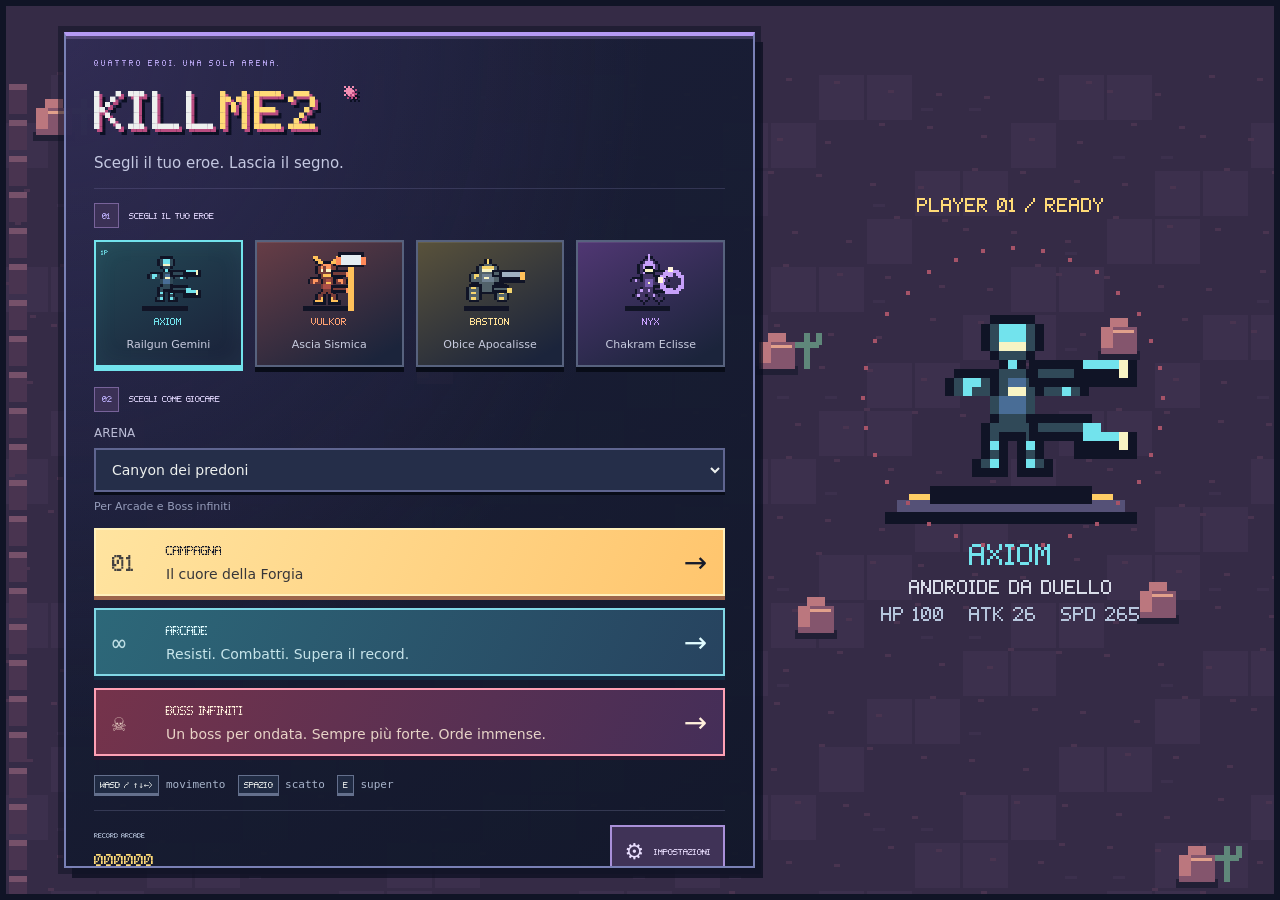
==== commit 2073fb1c: "Aggiungi boss infiniti, arena scorrevole e animazioni degli eroi" ====
--- a/index.html
+++ b/index.html
@@ -16,7 +16,7 @@
     <div class="roster-label"><span class="step-number">01</span> SCEGLI IL TUO EROE</div><div id="roster" role="group" aria-label="Scegli un personaggio"></div>
     <div class="roster-label mode-label"><span class="step-number">02</span> SCEGLI COME GIOCARE</div>
     <div class="config"><label>ARENA<select id="arenaSelect"><option value="0">Canyon dei predoni</option><option value="1">Bosco dei funghi</option><option value="2">Forgia abbandonata</option></select></label></div>
-    <div class="menu-actions"><button id="campaignButton" class="primary"><span class="mode-icon" aria-hidden="true">01</span><span class="mode-copy"><strong>CAMPAGNA</strong><small>Il cuore della Forgia</small></span><span class="mode-arrow" aria-hidden="true">→</span></button><button id="startButton" class="secondary"><span class="mode-icon" aria-hidden="true">∞</span><span class="mode-copy"><strong>ARCADE</strong><small>Resisti. Combatti. Supera il record.</small></span><span class="mode-arrow" aria-hidden="true">→</span></button></div>
+    <div class="menu-actions"><button id="campaignButton" class="primary"><span class="mode-icon" aria-hidden="true">01</span><span class="mode-copy"><strong>CAMPAGNA</strong><small>Il cuore della Forgia</small></span><span class="mode-arrow" aria-hidden="true">→</span></button><button id="startButton" class="secondary"><span class="mode-icon" aria-hidden="true">∞</span><span class="mode-copy"><strong>ARCADE</strong><small>Resisti. Combatti. Supera il record.</small></span><span class="mode-arrow" aria-hidden="true">→</span></button><button id="bossButton" class="secondary"><span class="mode-icon" aria-hidden="true">☠</span><span class="mode-copy"><strong>BOSS INFINITI</strong><small>Un boss per ondata. Sempre più forte. Orde immense.</small></span><span class="mode-arrow" aria-hidden="true">→</span></button></div>
     <div class="controls"><span><kbd>WASD / ↑↓←→</kbd> movimento</span><span><kbd>SPAZIO</kbd> scatto</span><span><kbd>E</kbd> super</span></div>
     <div class="menu-footer"><div class="best">RECORD ARCADE <strong id="best">000000</strong></div><button id="settingsButton" class="secondary" aria-haspopup="dialog" aria-controls="settingsDialog"><span aria-hidden="true">⚙</span> IMPOSTAZIONI</button></div>
   </section>
--- a/style.css
+++ b/style.css
@@ -283,7 +283,7 @@
 #menu .hero-card[aria-pressed=true]:before{color:var(--hero-color);font-size:7px}
 #menu .config{margin:0 0 14px}
 #menu .config label{font:12px/1.5 system-ui,sans-serif;color:#bcbdd6}
-#menu .config label:after{content:'Solo per la modalità Arcade';display:block;font:11px/1.4 system-ui,sans-serif;color:#969dbb;margin-top:7px}
+#menu .config label:after{content:'Per Arcade e Boss infiniti';display:block;font:11px/1.4 system-ui,sans-serif;color:#969dbb;margin-top:7px}
 #menu select{font:14px system-ui,sans-serif;padding:11px 12px;margin-top:6px;border-color:#5f6590;background:#252e49}
 #menu .menu-actions{display:grid;grid-template-columns:1fr;gap:12px}
 #menu .menu-actions>button{display:flex;align-items:center;gap:16px;width:100%;min-width:0;min-height:76px;margin:0;padding:14px 18px;text-align:left;line-height:1.5;letter-spacing:0}
@@ -324,3 +324,91 @@
 @media(max-width:700px){#menu{margin:18px 16px;padding:20px 16px}#menu h1{font-size:44px}#roster{grid-template-columns:repeat(2,minmax(0,1fr));gap:12px}#menu .hero-card canvas{height:72px}#menu .hero-card small{font-size:12px}.menu-heading .eyebrow{font-size:6px;letter-spacing:1px}#menu .roster-label{font-size:8px}#menu .menu-actions>button{padding:12px;gap:10px}#menu .mode-copy strong{font-size:11px}#menu .mode-copy small{font-size:12px}#menu .mode-icon{flex-basis:30px;font-size:20px}#menu .controls{gap:8px;font-size:10px}#menu kbd{font-size:7px}.menu-footer{gap:8px}#settingsButton{font-size:7px;padding:10px;gap:6px}#menu .best{font-size:6px}#settingsDialog{padding:18px}#settingsDialog .setting-row{grid-template-columns:1fr;gap:6px;margin-bottom:16px}.settings-heading{align-items:flex-start}#settingsDialog .settings-heading .secondary{font-size:7px;padding:8px}.settings-footer{align-items:stretch;flex-direction:column}.settings-footer p{max-width:none}}
 @media(prefers-reduced-motion:reduce){button{transition:none}}
 @media(min-width:851px) and (max-height:950px){#menu{padding:20px 28px}.menu-heading{padding-bottom:14px;margin-bottom:14px}#menu h1{font-size:54px;margin:10px 0}#menu .hero-card canvas{height:68px}#menu .menu-actions>button{min-height:68px;padding:10px 16px}#menu .mode-label{margin-top:20px}#menu .controls{margin-top:18px}.menu-footer{margin-top:14px;padding-top:14px}}
+
+/* Crisp presentation and a connected campaign trail. */
+.modal-wrap,#settingsDialog::backdrop{backdrop-filter:none}
+.route-sun{border-radius:50%;box-shadow:none}
+#campaignMap{max-width:1280px;margin:auto;background:#131c30}
+.canyon-route{padding:28px 20px 24px;background:linear-gradient(#352b50 0 38%,#8d5357 38% 40%,#54354b 40% 68%,#2c233b 68%)}
+#missionNodes{grid-template-columns:repeat(5,minmax(0,1fr));gap:12px;min-height:315px;align-items:start;background:url("data:image/svg+xml,%3Csvg xmlns='http://www.w3.org/2000/svg' viewBox='0 0 1000 315' preserveAspectRatio='none'%3E%3Cpath d='M100 50 L300 130 L500 50 L700 130 L900 50' fill='none' stroke='%23201930' stroke-width='14'/%3E%3Cpath d='M100 50 L300 130 L500 50 L700 130 L900 50' fill='none' stroke='%23e5b675' stroke-width='5' stroke-dasharray='8 8'/%3E%3C/svg%3E") center top/100% 315px no-repeat}
+#missionNodes:before{display:none}
+.mission-node,.mission-node:nth-child(even){display:flex;align-items:center;gap:12px;padding:8px 4px;min-height:0;margin:0;text-align:center;border:0;background:transparent;box-shadow:none;position:relative;color:#fff4dc}
+.mission-node:nth-child(even){margin-top:80px}
+.mission-node b{display:grid;place-items:center;flex-shrink:0;width:82px;height:82px;border-radius:50%;border:4px solid #b3bfd4;background:#26344d;box-shadow:0 6px #111426,inset 0 0 0 5px #131c30;color:#e6ebf5;font:24px var(--pixel)}
+.mission-node strong{font:10px/1.7 var(--pixel);max-width:180px;text-shadow:2px 2px #101426}
+.mission-node small{font:13px/1.5 system-ui,sans-serif;color:#e0d9d7;max-width:180px}
+.mission-node:disabled{opacity:1}.mission-node:disabled b{background:#302f3e;border-color:#767587;color:#aaa6b6}.mission-node:disabled small{color:#b3adbb}
+.mission-node.completed b{border-color:#66ffcf;color:#66ffcf;background:#204b49}
+.mission-node.current b{border-color:#fff1bd;background:#ffcd65;color:#172137;box-shadow:0 6px #9c603e,0 0 0 5px #ffcd6533,inset 0 0 0 5px #edb74b}
+.mission-node.current small{color:#ffdf94;font-weight:650}
+.mission-node:not(:disabled):hover{background:transparent;transform:translateY(-3px);filter:none;box-shadow:none}.mission-node:not(:disabled):hover b{border-color:white}
+.mission-node:focus-visible{outline:3px solid #72e3ed;outline-offset:3px;border-radius:12px}
+@media(max-width:850px){
+ .canyon-route{padding:20px 12px}
+ #missionNodes{display:flex;flex-direction:column;gap:0;background:none;min-height:0}
+ #missionNodes:before{display:block;top:36px;bottom:84px;left:35px;right:auto;border:0;border-left:4px dashed #e5b675}
+ .mission-node,.mission-node:nth-child(even){display:grid;grid-template-columns:72px minmax(0,1fr);grid-template-rows:auto auto;column-gap:16px;row-gap:5px;width:100%;text-align:left;margin:0;padding:10px 0 20px;align-items:center}
+ .mission-node b{width:72px;height:72px;grid-row:1/3;font-size:20px}
+ .mission-node strong,.mission-node small{max-width:none;grid-column:2}
+ .mission-node strong{align-self:end;font-size:10px}.mission-node small{align-self:start;font-size:13px}
+}
+@media(prefers-reduced-motion:reduce){.mission-node:not(:disabled):hover{transform:none}}
+.mission-node strong{font-size:14px;line-height:1.6}
+@media(max-width:850px){.mission-node strong{font-size:12px}}
+
+/* The arena scrolls under a compact, screen-space interface. */
+body.in-game header{top:max(10px,env(safe-area-inset-top));right:max(14px,env(safe-area-inset-right));height:44px;padding:0}
+body.in-game .hud-left{top:76px;width:200px}
+body.in-game .wave-panel{top:18px}
+body.in-game .score-panel{top:76px}
+body.in-game #arenaName{max-width:240px;font:11px/1.4 system-ui,sans-serif}
+body.in-game #missionObjective{bottom:auto;top:230px;max-width:280px;font:14px/1.4 system-ui,sans-serif}
+body.in-game .event-panel{bottom:14px}
+@media(max-width:360px){body.in-game #pauseLabel{display:none}}
+@media(pointer:coarse),(any-pointer:coarse),(max-width:700px){
+ body.in-game .hud-left{left:max(14px,env(safe-area-inset-left));top:66px;width:42%;max-width:190px}
+ body.in-game #arenaName{display:none}
+ body.in-game .health-label{font:11px/1.3 system-ui,sans-serif;margin-top:6px}
+ body.in-game .bar{height:10px;margin-top:4px;padding:1px}
+ body.in-game .wave-panel{left:auto;right:max(14px,env(safe-area-inset-right));top:66px;transform:none;width:42%;max-width:180px;padding:6px 8px}
+ body.in-game .wave-panel>div{font:11px/1.4 system-ui,sans-serif}
+ body.in-game .wave-panel strong{font-size:22px;line-height:1.45}
+ body.in-game .wave-panel small{font:10px/1.3 system-ui,sans-serif}
+ body.in-game .score-panel{top:max(12px,env(safe-area-inset-top));left:14px;right:auto;text-align:left;width:120px}
+ body.in-game .score-panel>small{display:none}
+ body.in-game .score-panel>strong{font-size:18px;line-height:1.3}
+ body.in-game #combo{font:11px/1.4 system-ui,sans-serif;margin:0}
+ body.in-game .combo-track{display:none}
+ body.in-game #furyMeter{padding:3px 0;margin:0;border:0;background:none;box-shadow:none}
+ body.in-game #furyText{font:10px/1.3 system-ui,sans-serif}
+ body.in-game .fury-track{height:4px;margin-top:3px}
+ body.in-game #missionObjective{left:14px;top:168px;max-width:calc(100% - 28px);padding:7px 10px;font-size:12px;background:#101426d9}
+ body.in-game #bossHud{top:225px;bottom:auto;left:14px;right:14px}
+ body.in-game .boss-panel{padding:6px;width:min(360px,100%)}
+ body.in-game #bossName{font-size:10px;margin-bottom:5px}
+ body.in-game .event-panel{display:none}
+ body.in-game #announcement{top:38%;font-size:18px;line-height:1.7}
+ body.in-game .abilities{width:124px;right:max(14px,env(safe-area-inset-right));bottom:calc(22px + env(safe-area-inset-bottom));gap:10px}
+ body.in-game .abilities>button{min-width:0;min-height:66px;padding:10px 8px 12px 40px;border-radius:12px;grid-template-columns:1fr;gap:4px}
+ body.in-game .abilities .ability-icon{width:24px;height:24px;left:9px}
+ body.in-game .abilities span{font:11px/1.25 system-ui,sans-serif}
+ body.in-game .abilities strong{font:12px/1.3 system-ui,sans-serif}
+ body.in-game .abilities kbd{display:none}
+ body.in-game #joystick{width:112px;height:112px;left:max(18px,env(safe-area-inset-left));bottom:calc(24px + env(safe-area-inset-bottom))}
+ body.in-game .top-right{display:flex;gap:7px}
+ body.in-game .top-right button{font:11px system-ui,sans-serif;padding:8px;min-height:44px;min-width:44px}
+}
+@media(max-height:500px) and (min-width:600px){
+ body.in-game .hud-left{top:max(12px,env(safe-area-inset-top));width:180px}
+ body.in-game .wave-panel{top:max(10px,env(safe-area-inset-top));left:50%;right:auto;transform:translateX(-50%);width:170px}
+ body.in-game .score-panel{top:66px;left:auto;right:16px;width:132px;text-align:right}
+ body.in-game #missionObjective{top:96px;left:max(14px,env(safe-area-inset-left));max-width:220px;font-size:12px}
+ body.in-game #bossHud{top:91px;left:32%;right:32%}
+ body.in-game #bossName{font:11px system-ui,sans-serif}
+ body.in-game .abilities{flex-direction:row;width:240px;bottom:calc(16px + env(safe-area-inset-bottom))}
+ body.in-game .abilities>button{flex:1;min-height:64px}
+ body.in-game #joystick{width:100px;height:100px;bottom:calc(16px + env(safe-area-inset-bottom))}
+ body.in-game #announcement{font-size:16px;top:40%}
+}
+
+#menu .menu-actions>#bossButton{background:linear-gradient(115deg,#75334b,#442e58);border:2px solid #ffa1b5;color:#fff0dc;box-shadow:0 4px #28172f}
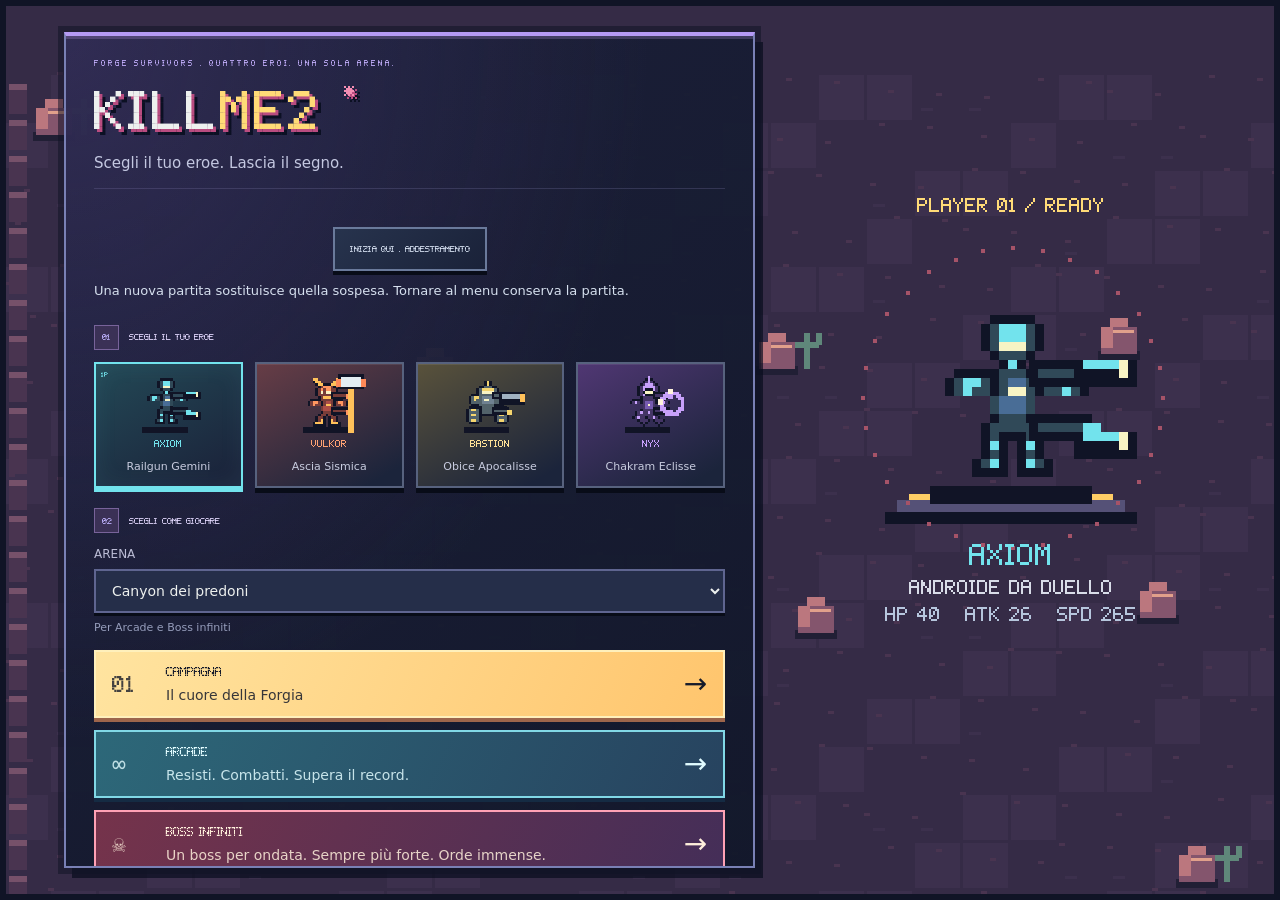
==== commit 5a2c147b: "Prepara versione Android e completa progressione e controlli mobile" ====
--- a/index.html
+++ b/index.html
@@ -12,16 +12,18 @@
   <div id="displayNotice" role="status" hidden></div>
   <header><div class="top-right" role="group" aria-label="Comandi di gioco"><button id="pauseButton" type="button" title="Pausa (Esc)" aria-label="Metti in pausa" hidden><span class="control-icon pause-icon" aria-hidden="true"></span><span id="pauseLabel">PAUSA</span></button><button id="quickSettingsButton" type="button" aria-haspopup="dialog" aria-controls="settingsDialog" hidden>IMPOSTAZIONI</button></div></header>
   <section id="menu" class="screen">
-    <div class="menu-heading"><div class="eyebrow">QUATTRO EROI. UNA SOLA ARENA.</div><h1>KILL<span>ME2</span><b>★</b></h1><p>Scegli il tuo eroe. Lascia il segno.</p></div>
+    <div class="menu-heading"><div class="eyebrow">FORGE SURVIVORS · QUATTRO EROI. UNA SOLA ARENA.</div><h1>KILL<span>ME2</span><b>★</b></h1><p>Scegli il tuo eroe. Lascia il segno.</p></div>
+    <div class="returning-actions"><button id="resumeRunButton" class="primary" hidden>CONTINUA PARTITA</button><button id="tutorialButton" class="secondary">INIZIA QUI · ADDESTRAMENTO</button><p class="save-help">Una nuova partita sostituisce quella sospesa. Tornare al menu conserva la partita.</p><p id="saveStatus" role="status"></p></div>
     <div class="roster-label"><span class="step-number">01</span> SCEGLI IL TUO EROE</div><div id="roster" role="group" aria-label="Scegli un personaggio"></div>
     <div class="roster-label mode-label"><span class="step-number">02</span> SCEGLI COME GIOCARE</div>
     <div class="config"><label>ARENA<select id="arenaSelect"><option value="0">Canyon dei predoni</option><option value="1">Bosco dei funghi</option><option value="2">Forgia abbandonata</option></select></label></div>
     <div class="menu-actions"><button id="campaignButton" class="primary"><span class="mode-icon" aria-hidden="true">01</span><span class="mode-copy"><strong>CAMPAGNA</strong><small>Il cuore della Forgia</small></span><span class="mode-arrow" aria-hidden="true">→</span></button><button id="startButton" class="secondary"><span class="mode-icon" aria-hidden="true">∞</span><span class="mode-copy"><strong>ARCADE</strong><small>Resisti. Combatti. Supera il record.</small></span><span class="mode-arrow" aria-hidden="true">→</span></button><button id="bossButton" class="secondary"><span class="mode-icon" aria-hidden="true">☠</span><span class="mode-copy"><strong>BOSS INFINITI</strong><small>Un boss per ondata. Sempre più forte. Orde immense.</small></span><span class="mode-arrow" aria-hidden="true">→</span></button></div>
     <div class="controls"><span><kbd>WASD / ↑↓←→</kbd> movimento</span><span><kbd>SPAZIO</kbd> scatto</span><span><kbd>E</kbd> super</span></div>
+    <div class="daily-card"><button id="dailyButton" class="secondary"><strong id="dailyLabel">SFIDA DEL GIORNO</strong></button><p id="dailyResult"></p><button id="masteryButton" class="secondary">MAESTRIE E ASPETTI</button></div>
     <div class="menu-footer"><div class="best">RECORD ARCADE <strong id="best">000000</strong></div><button id="settingsButton" class="secondary" aria-haspopup="dialog" aria-controls="settingsDialog"><span aria-hidden="true">⚙</span> IMPOSTAZIONI</button></div>
   </section>
   <section id="campaignMap" class="campaign-screen" hidden aria-labelledby="campaignTitle">
-    <div class="eyebrow">IL CUORE DELLA FORGIA / CAPITOLO 01</div>
+    <div class="eyebrow">IL CUORE DELLA FORGIA / CAPITOLI 01–02</div>
     <h2 id="campaignTitle">IL SEGNALE NELLA POLVERE</h2>
     <p class="campaign-intro">Quattro sconosciuti. Un segnale impossibile. Una strada verso la Forgia.</p>
     <div id="campaignHeroes" role="group" aria-label="Scegli l’eroe per la missione"></div>
@@ -48,6 +50,11 @@
     <div id="joystick" role="group" aria-label="Joystick touch: trascina per muoverti"><span id="joystickKnob"></span></div>
     <div id="announcement"></div>
   </section>
+  <section id="upgradePanel" aria-labelledby="upgradeTitle" hidden>
+    <div class="upgrade-heading"><h2 id="upgradeTitle">SCEGLI POTERE</h2><span id="upgradeCountdown"></span></div>
+    <p id="upgradeHelp">Premi 1, 2 o 3 · Scegli quando vuoi</p>
+    <div id="upgradeChoices"></div>
+  </section>
   <section id="overlay" class="modal-wrap" hidden><div class="modal" role="dialog" aria-modal="true" aria-labelledby="modalTitle"><div class="eyebrow" id="modalEyebrow"></div><h2 id="modalTitle"></h2><p id="modalDescription"></p><div id="choices"></div><button id="continueButton" class="primary" hidden>CONTINUA ↗</button><button id="homeButton" class="secondary">TORNA AL MENU</button></div></section>
   <dialog id="settingsDialog" aria-labelledby="settingsTitle">
     <div class="settings-heading"><div><div class="eyebrow">LA TUA ESPERIENZA</div><h2 id="settingsTitle">IMPOSTAZIONI</h2></div><button id="closeSettingsButton" class="secondary" aria-label="Chiudi impostazioni" autofocus>CHIUDI ×</button></div>
@@ -62,7 +69,16 @@
       <label class="setting-check"><input id="scanlines" type="checkbox" checked><span>Filtro retro a righe</span></label>
       <button id="fullscreenButton" type="button" class="secondary" title="Schermo intero (F)" aria-label="Attiva schermo intero" aria-pressed="false"><span class="control-icon fullscreen-icon" aria-hidden="true"></span><span id="fullscreenLabel">SCHERMO INTERO</span></button>
     </section>
-    <section class="settings-section"><h3>COMANDI</h3><p>WASD / frecce: movimento · Spazio: scatto · E: super<br>Esc: pausa · M: audio · F: schermo intero<br>Su touch: trascina a sinistra per muoverti e usa i tasti abilità.</p></section>
+    <section class="settings-section"><h3>COMANDI</h3><p>WASD / frecce: movimento · Spazio: scatto · E: super<br>Esc: pausa · M: audio · F: schermo intero<br>Su touch: trascina sul lato del joystick e usa i tasti abilità.</p>
+      <label class="setting-row"><span>Joystick</span><select id="joystickMode"><option value="floating">Mobile</option><option value="fixed">Fisso</option></select></label>
+      <label class="setting-row"><span>Lato del joystick</span><select id="touchSide"><option value="left">Sinistra</option><option value="right">Destra</option></select></label>
+      <label class="setting-row"><span>Dimensione comandi</span><input id="touchScale" type="range" min="85" max="125" step="5" value="100"></label>
+      <label class="setting-row"><span>Altezza comandi</span><input id="touchOffset" type="range" min="0" max="70" step="5" value="0"></label>
+      <label class="setting-check"><input id="upgradeTimer" type="checkbox"><span>Scelta automatica dopo 10 secondi</span></label>
+      <label class="setting-check"><input id="pauseUpgrades" type="checkbox"><span>Ferma il combattimento mentre scegli i poteri</span></label>
+      <label class="setting-row"><span>Lingua / Language</span><select id="languageSelect"><option value="it">Italiano</option><option value="en">English</option></select></label>
+    </section>
+    <section class="settings-section"><h3>SALVATAGGI E PRIVACY</h3><p>I progressi restano su questo dispositivo. Esporta una copia prima di disinstallare.</p><div class="progress-actions"><button id="exportProgress" class="secondary">ESPORTA PROGRESSI</button><label class="file-button">IMPORTA PROGRESSI<input id="importProgress" type="file" accept="application/json,.json"></label><button id="privacyButton" class="secondary">PRIVACY</button><button id="deleteProgress" class="secondary">ELIMINA PROGRESSI</button></div><div id="importConfirm" hidden><p>Sostituire i progressi attuali con quelli del file?</p><button id="confirmImport">IMPORTA E SOSTITUISCI</button><button id="cancelImport">ANNULLA</button></div><div id="deleteConfirm" hidden><p>Eliminare record, maestrie, campagna e partita salvata? Questa operazione non si può annullare.</p><button id="confirmDelete">ELIMINA DEFINITIVAMENTE</button><button id="cancelDelete">ANNULLA</button></div></section>
     <div class="settings-footer"><p>Le preferenze vengono salvate su questo browser.</p><button id="creditsButton" class="secondary" aria-haspopup="dialog" aria-controls="creditsDialog">RICONOSCIMENTI →</button></div>
   </dialog>
   <dialog id="creditsDialog" aria-labelledby="creditsTitle">
@@ -81,5 +97,9 @@
     <section><h3>Grafica e caratteri</h3><p>Grafica e animazioni pixel art disegnate nel codice del gioco. Vignette originali della campagna create con assistenza di ImageGen. Font locale Arcade Pixel, generato per il progetto e distribuito in CC0.</p></section>
     <p class="credits-thanks">Grazie a chi gioca a KillMe2.</p>
   </dialog>
+  <aside id="tutorialPanel" hidden role="status"><strong>ADDESTRAMENTO / TRAINING</strong><p id="tutorialText"></p><button id="skipTutorial" class="secondary">TORNA AL MENU</button></aside>
+  <dialog id="masteryDialog" aria-labelledby="masteryTitle"><h2 id="masteryTitle">MAESTRIE E ASPETTI</h2><p>Gioca per ottenere XP. Gli aspetti sono solo estetici: nessun vantaggio acquistabile.</p><div id="masteryCards"></div><button id="closeMastery" class="secondary">CHIUDI</button></dialog>
+  <dialog id="privacyDialog" aria-labelledby="privacyTitle"><h2 id="privacyTitle">PRIVACY</h2><p>KillMe2 conserva sul dispositivo preferenze, record, campagna, maestrie e la partita in corso. Questa versione non contiene account, pubblicità, acquisti, analisi di utilizzo o invio di dati ai nostri server.</p><p>Puoi esportare una copia dei progressi o eliminarli dalle impostazioni. Disinstallare l’app può cancellare i salvataggi. I collegamenti ai crediti aprono siti esterni, soggetti alle rispettive informative.</p><p>La sfida giornaliera usa la data UTC e una sequenza deterministica, con record locali. Non esiste una classifica online.</p><button id="closePrivacy" class="secondary">CHIUDI</button></dialog>
+  <script src="i18n.js"></script><script src="release.js"></script>
   <script>const gameScript=document.createElement('script');gameScript.src='game.js?v='+Date.now();document.body.appendChild(gameScript);</script>
 </body></html>
--- a/style.css
+++ b/style.css
@@ -365,6 +365,29 @@
 body.in-game #missionObjective{bottom:auto;top:230px;max-width:280px;font:14px/1.4 system-ui,sans-serif}
 body.in-game .event-panel{bottom:14px}
 @media(max-width:360px){body.in-game #pauseLabel{display:none}}
+
+/* Level rewards stay in the corner while combat continues. */
+#upgradePanel{position:fixed;z-index:3;right:18px;bottom:24px;width:min(450px,32vw);padding:12px;background:#121a2ef5;border:2px solid #7a88ac;box-shadow:4px 4px #080d1b;max-height:calc(100dvh - 150px);overflow:auto}
+.upgrade-heading{display:flex;align-items:center;justify-content:space-between;gap:12px}
+#upgradeTitle{font:10px/1.6 var(--pixel);color:var(--lime);margin:0}
+#upgradeCountdown{font:bold 18px monospace;color:#ffdb77;white-space:nowrap}
+#upgradePanel>p{font:11px/1.5 monospace;color:#cdd7e9;margin:5px 0 9px}
+#upgradeChoices{display:grid;gap:6px}
+#upgradePanel .upgrade{display:grid;grid-template-columns:26px 1fr auto;gap:3px 8px;min-height:0;padding:7px 9px;box-shadow:none;animation:none}
+#upgradePanel .upgrade:hover,#upgradePanel .upgrade:focus-visible{transform:none;background-color:#2b3751}
+#upgradePanel .card-top{grid-column:3;grid-row:1/3;font-size:9px;letter-spacing:0}
+#upgradePanel .card-number{display:none}
+#upgradePanel .card-art{grid-column:1;grid-row:1/4;height:auto;margin:0;background:none}
+#upgradePanel .icon{width:auto;height:auto;border:0;box-shadow:none;background:none;font-size:23px;transform:none}
+#upgradePanel .upgrade b{grid-column:2;grid-row:1;font-size:9px;line-height:1.5}
+#upgradePanel .upgrade small{grid-column:2/4;grid-row:3;font:11px/1.35 monospace;margin:0}
+#upgradePanel .rank-label{grid-column:2;grid-row:2;font:9px/1.3 monospace;padding:0;border:0;margin:0}
+#upgradePanel .card-tag,#upgradePanel .card-action{display:none}
+#upgradePanel .card-art:before{content:counter(upgrade-option);font:10px var(--pixel);color:var(--rarity)}
+#upgradeChoices{counter-reset:upgrade-option}
+#upgradePanel .upgrade{counter-increment:upgrade-option}
+@media(max-width:850px){#upgradePanel{width:min(360px,calc(100vw - 24px));right:12px;bottom:120px;padding:9px}}
+@media(max-height:500px){#upgradePanel{bottom:12px;max-height:calc(100dvh - 90px);width:min(360px,43vw)}}
 @media(pointer:coarse),(any-pointer:coarse),(max-width:700px){
  body.in-game .hud-left{left:max(14px,env(safe-area-inset-left));top:66px;width:42%;max-width:190px}
  body.in-game #arenaName{display:none}
@@ -412,3 +435,42 @@
 }
 
 #menu .menu-actions>#bossButton{background:linear-gradient(115deg,#75334b,#442e58);border:2px solid #ffa1b5;color:#fff0dc;box-shadow:0 4px #28172f}
+
+/* Release features use the same readable arcade panels as the existing menu. */
+.returning-actions,.daily-card{display:flex;flex-wrap:wrap;align-items:center;gap:10px;margin:14px 0}.returning-actions>button,.daily-card>button{max-width:100%;white-space:normal}.save-help,#saveStatus,.daily-card p{width:100%;font:13px/1.5 system-ui,sans-serif;color:#d6e0ef;margin:0}.daily-card{border-top:1px solid #66728d;padding-top:14px}.daily-card p{order:3}#dailyLabel{font:12px/1.6 system-ui,sans-serif}.progress-actions{display:flex;flex-wrap:wrap;gap:10px}.file-button{display:flex;align-items:center;position:relative;min-height:44px;padding:12px;border:2px solid #66728d;font:12px system-ui,sans-serif;cursor:pointer}.file-button input{position:absolute;inset:0;opacity:0;width:100%;cursor:pointer}#masteryDialog,#privacyDialog{width:min(760px,calc(100vw - 24px));max-height:90dvh;overflow:auto;background:#151f35;color:#fff0dc;border:2px solid #72e3ed;padding:22px}#masteryDialog p,#privacyDialog p{font:15px/1.6 system-ui,sans-serif}#masteryCards{display:grid;grid-template-columns:repeat(2,minmax(0,1fr));gap:14px;margin:18px 0}.mastery-card{border:1px solid #64728f;padding:14px;min-width:0}.mastery-card h3{font:14px/1.5 system-ui,sans-serif;color:#ffcd65}.mastery-card select{width:100%;font:14px system-ui,sans-serif}#tutorialPanel{position:fixed;z-index:6;top:185px;left:50%;transform:translateX(-50%);width:min(490px,calc(100vw - 28px));background:#111b30f5;border:2px solid #72e3ed;padding:14px;box-shadow:4px 4px #080c16}#tutorialPanel strong{font:13px system-ui,sans-serif;color:#72e3ed}#tutorialPanel p{font:15px/1.5 system-ui,sans-serif}#tutorialPanel button{font:12px system-ui,sans-serif;min-height:44px}body.reading-upgrade #upgradePanel{z-index:5;border-color:#72e3ed}body.reading-upgrade #upgradeHelp{color:#72e3ed}
+@media(max-width:500px){#masteryCards{grid-template-columns:1fr}.returning-actions>button,.daily-card>button{width:100%}#tutorialPanel{top:185px;padding:10px}#tutorialPanel p{font-size:13px}}
+@media(max-height:500px){#tutorialPanel{top:112px;width:42%;left:50%;padding:8px}#tutorialPanel p{font-size:12px;margin:5px 0}#tutorialPanel button{padding:5px}}
+@media(pointer:coarse),(any-pointer:coarse),(max-width:700px){
+ body.in-game #joystick{width:calc(112px * var(--touch-scale,1));height:calc(112px * var(--touch-scale,1));bottom:calc(24px + env(safe-area-inset-bottom) + var(--touch-offset,0px))}
+ body.in-game .abilities{width:calc(124px * var(--touch-scale,1));bottom:calc(22px + env(safe-area-inset-bottom) + var(--touch-offset,0px))}
+ body.in-game .abilities>button{min-height:calc(66px * var(--touch-scale,1))}
+ body.in-game #upgradePanel{bottom:calc(180px + env(safe-area-inset-bottom) + var(--touch-offset,0px));right:max(12px,env(safe-area-inset-right));width:min(360px,calc(100vw - 24px));max-height:calc(100dvh - 360px - var(--touch-offset,0px));min-height:110px}
+ body.touch-right #joystick{left:auto;right:max(18px,env(safe-area-inset-right))}body.touch-right .abilities{right:auto;left:max(14px,env(safe-area-inset-left))}
+}
+@media(max-height:500px) and (min-width:600px){
+ body.in-game .abilities{width:calc(216px * var(--touch-scale,1));bottom:calc(12px + env(safe-area-inset-bottom) + var(--touch-offset,0px))}
+ body.in-game #joystick{width:calc(100px * var(--touch-scale,1));height:calc(100px * var(--touch-scale,1))}
+ body.in-game #upgradePanel{width:min(300px,calc(100vw - 430px));right:calc(20px + 216px * var(--touch-scale,1));bottom:12px;max-height:calc(100dvh - 110px);min-height:0}
+ body.touch-right #upgradePanel{right:auto;left:calc(20px + 216px * var(--touch-scale,1))}
+}
+
+/* Keep rewards beside the abilities and outside the resting movement area. */
+@media(pointer:coarse),(any-pointer:coarse),(max-width:700px){
+ body.in-game #upgradePanel{right:calc(max(14px,env(safe-area-inset-right)) + 136px);bottom:calc(148px + env(safe-area-inset-bottom));width:calc(100vw - max(14px,env(safe-area-inset-right)) - 148px);max-width:360px;max-height:calc(100dvh - 220px);padding:8px}
+ #upgradePanel .upgrade{touch-action:pan-y;user-select:none;-webkit-user-select:none;min-height:48px}
+ #upgradePanel .card-top{display:none}
+ #upgradePanel .upgrade b{grid-column:2/4;font:600 12px/1.3 system-ui,sans-serif}
+ #upgradePanel .upgrade small{font:11px/1.3 system-ui,sans-serif}
+ #upgradeTitle{font:600 12px/1.3 system-ui,sans-serif}
+ #upgradePanel>p{font:10px/1.3 system-ui,sans-serif}
+}
+
+/* Final adjustable layout: leave both control areas clear at every supported size. */
+.mission-node.forest:not(.current) b{border-color:#9ccebe;background:#183e43}.mission-node.forest.completed b{border-color:#66ffcf;color:#66ffcf}#missionNodes{row-gap:30px;background-repeat:repeat-y}
+@media(pointer:coarse),(any-pointer:coarse),(max-width:700px){
+ body.in-game #upgradePanel{left:auto;right:max(12px,env(safe-area-inset-right));bottom:calc(132px * var(--touch-scale,1) + 52px + env(safe-area-inset-bottom) + var(--touch-offset,0px));width:min(360px,calc(100vw - 24px));max-height:calc(100dvh - 132px * var(--touch-scale,1) - 262px - var(--touch-offset,0px));min-height:100px}
+}
+@media(max-height:500px) and (min-width:600px){
+ body.in-game #upgradePanel{left:auto;right:calc(24px + 216px * var(--touch-scale,1));width:calc(100vw - 316px * var(--touch-scale,1) - 64px);max-width:360px;bottom:12px;max-height:calc(100dvh - 110px);min-height:0}
+ body.touch-right #upgradePanel{right:auto;left:calc(24px + 216px * var(--touch-scale,1))}
+}
